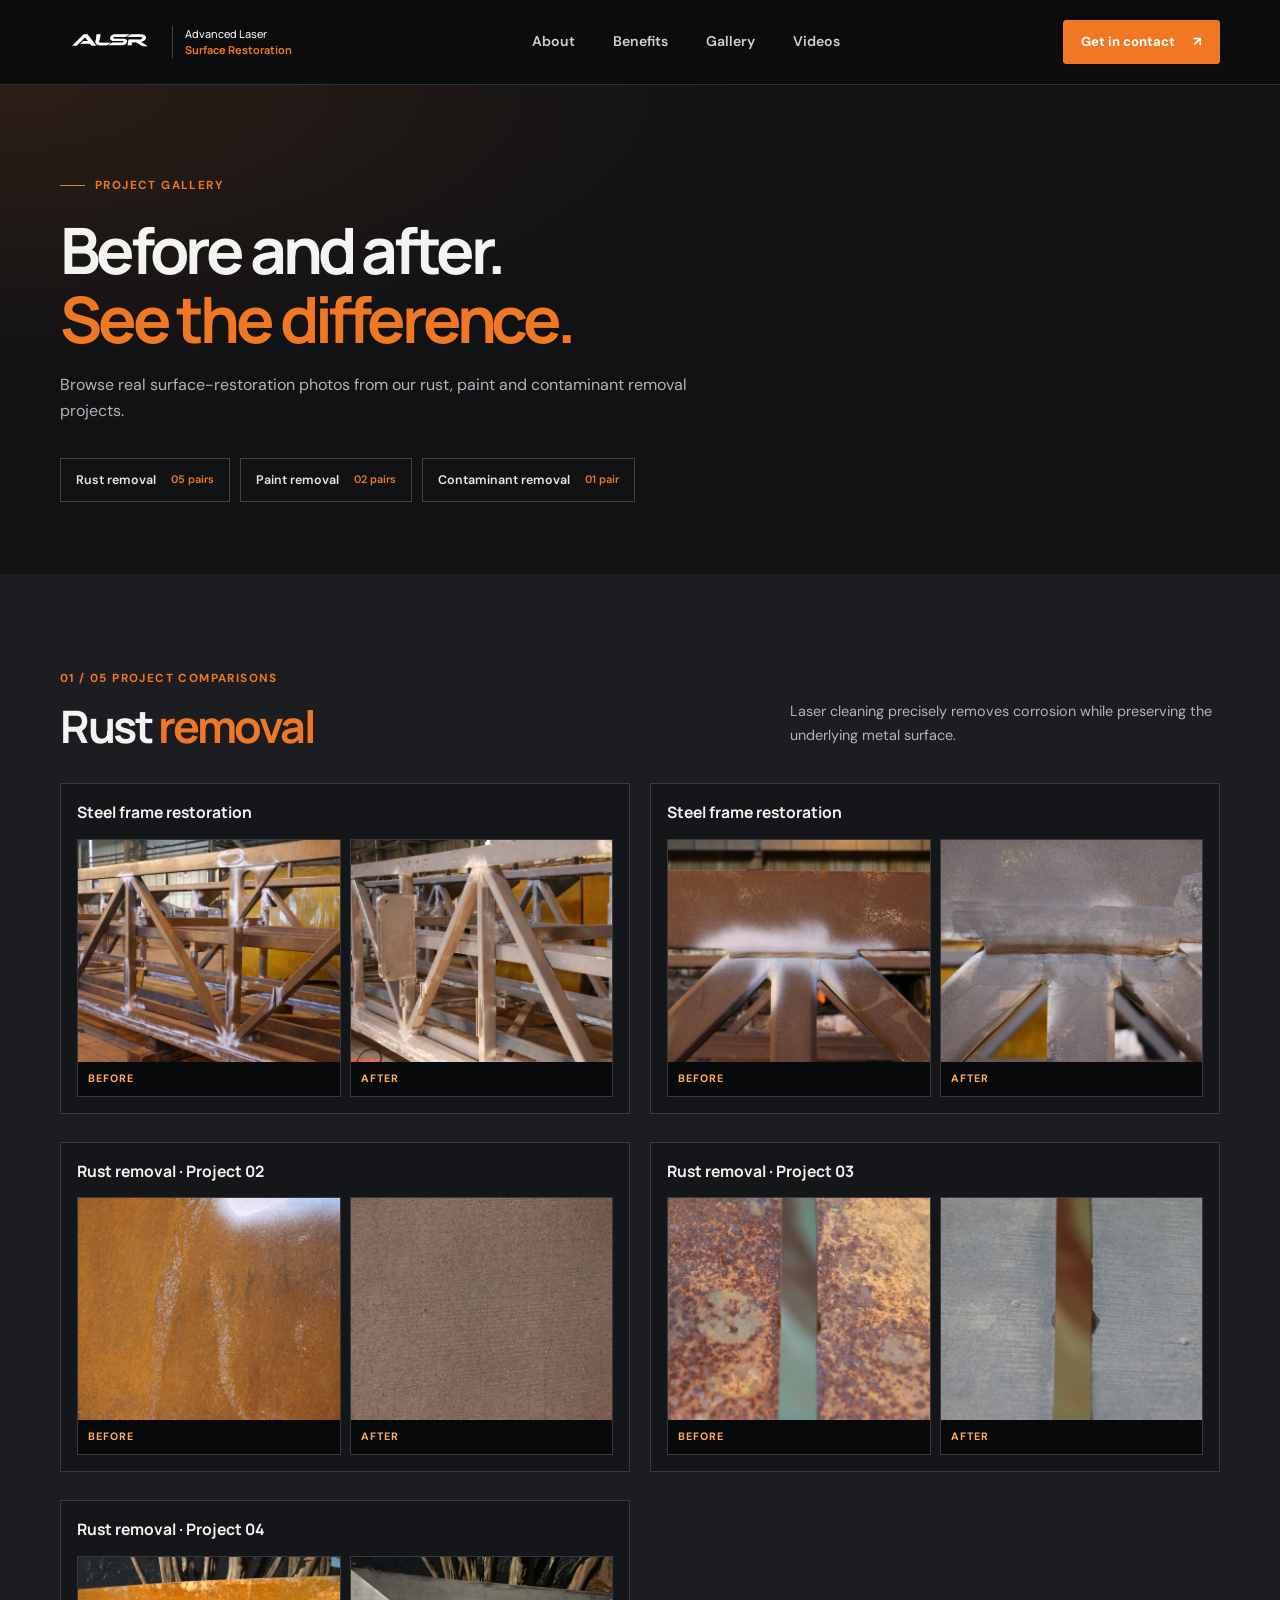
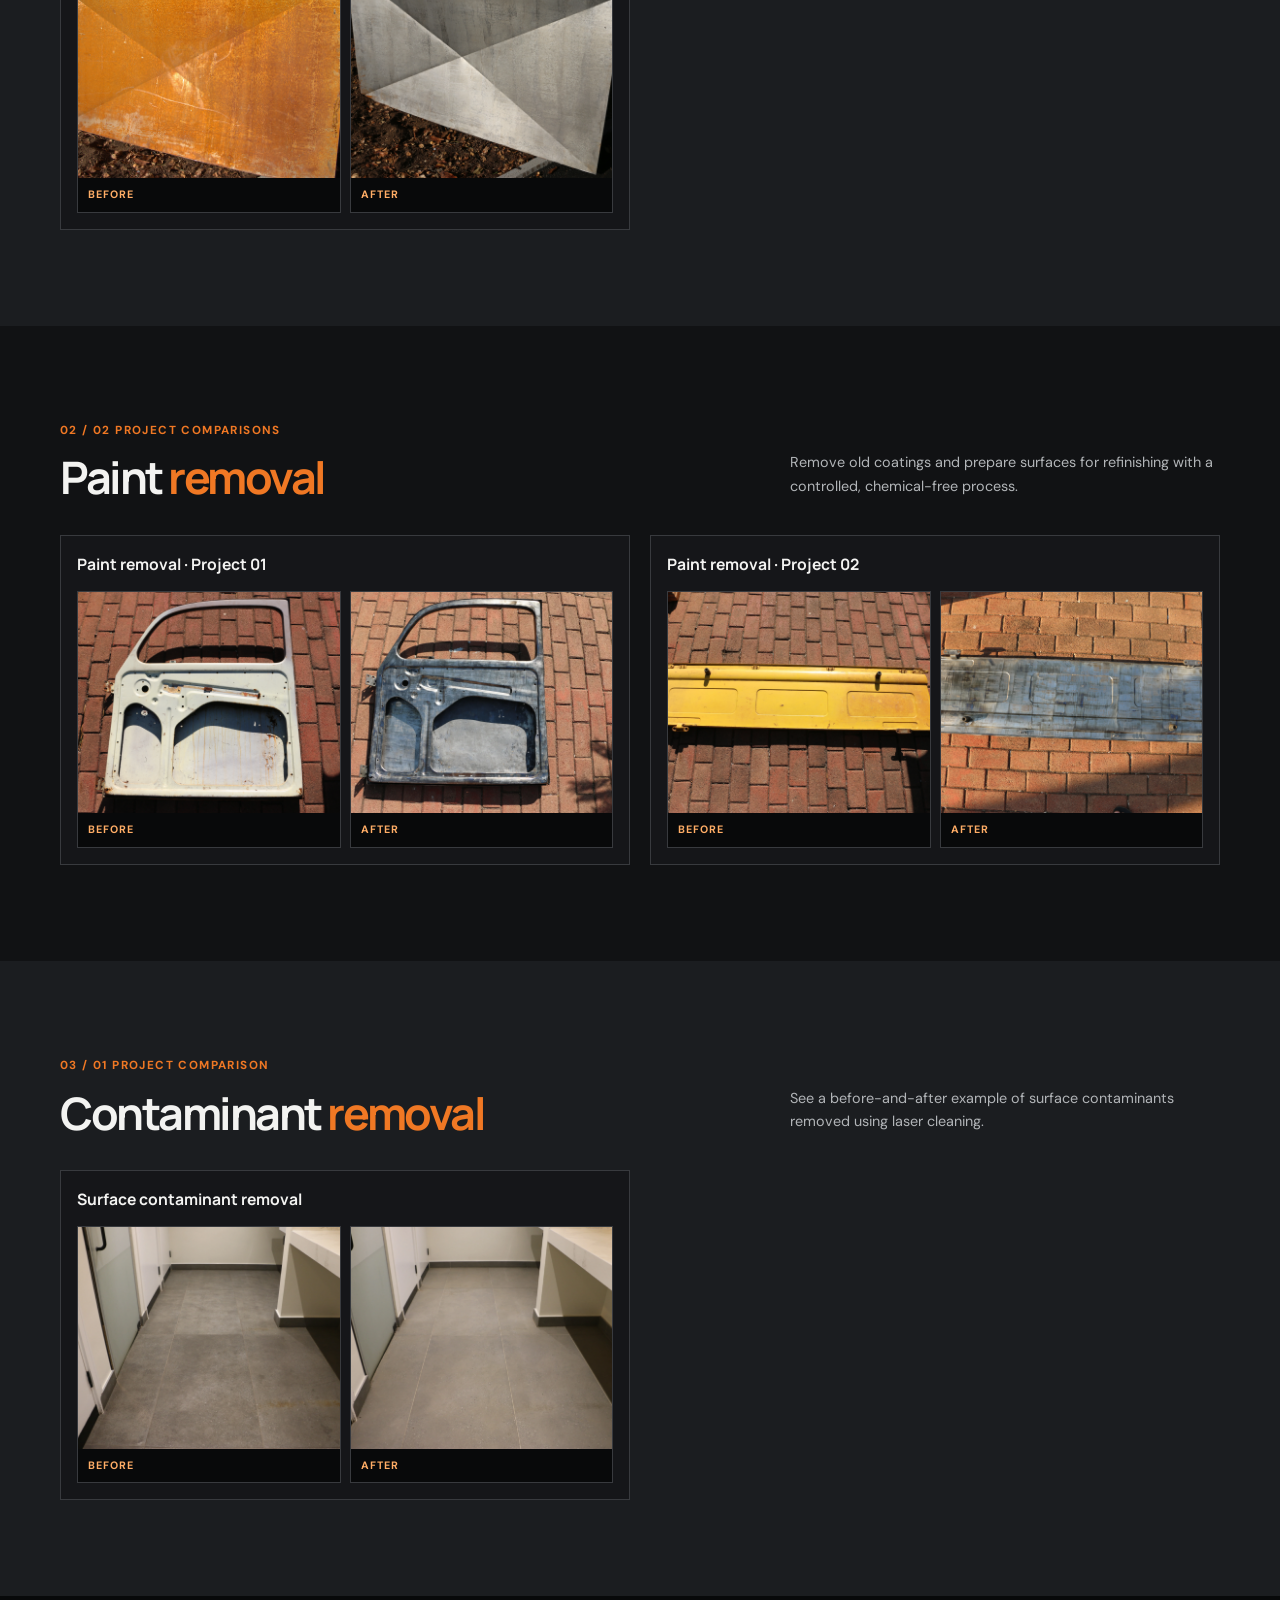
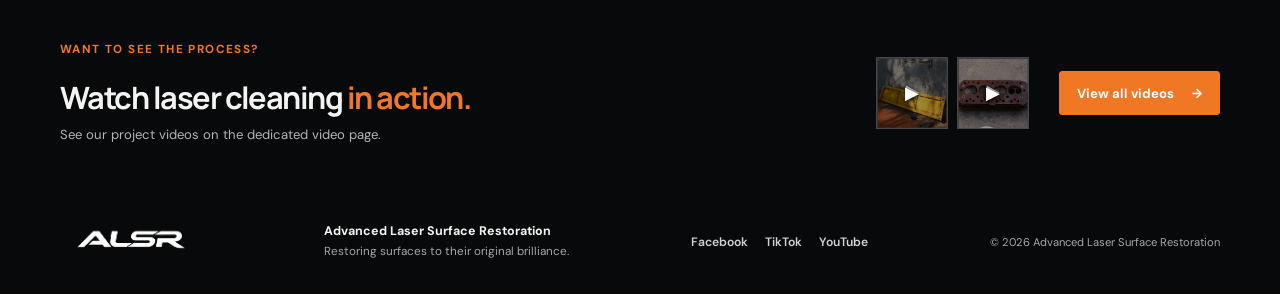
==== gallery.html @ 71a8ddc6 "Add files via upload" ====
<!DOCTYPE html>
<html lang="en">
  <head>
    <meta charset="UTF-8" />
    <meta name="viewport" content="width=device-width, initial-scale=1.0" />
    <meta name="description" content="View before-and-after laser cleaning projects by ALSR, including rust, paint and surface contaminant removal." />
    <meta property="og:type" content="website" />
    <meta property="og:title" content="Laser Cleaning Project Gallery | ALSR" />
    <meta property="og:url" content="https://www.alsr-sa.com/gallery.html" />
    <meta property="og:site_name" content="Advanced Laser Surface Restoration" />
    <meta property="og:description" content="View before-and-after laser cleaning projects by ALSR, including rust, paint and surface contaminant removal." />
    <meta name="theme-color" content="#111214" />
    <title>Laser Cleaning Project Gallery | ALSR</title>
    <link rel="canonical" href="https://www.alsr-sa.com/gallery.html" />
    <link rel="preconnect" href="https://fonts.googleapis.com" />
    <link rel="preconnect" href="https://fonts.gstatic.com" crossorigin />
    <link href="https://fonts.googleapis.com/css2?family=DM+Sans:wght@400;500;600;700&family=Manrope:wght@500;600;700;800&display=swap" rel="stylesheet" />
    <link rel="stylesheet" href="style.css" />
  </head>
  <body>
    <header class="site-header">
      <div class="container header-content">
        <a class="brand" href="index.html" aria-label="Advanced Laser Surface Restoration home">
          <img src="assets/images/Logo White 2.png" alt="Advanced Laser Surface Restoration" />
          <span class="brand-name">Advanced Laser<br /><strong>Surface Restoration</strong></span>
        </a>
        <nav class="main-nav" aria-label="Main navigation">
          <a href="index.html#about">About</a>
          <a href="index.html#benefits">Benefits</a>
          <a href="gallery.html" aria-current="page">Gallery</a>
          <a href="videos.html">Videos</a>
        </nav>
        <a class="button button-small" href="index.html#contact">Get in contact <span aria-hidden="true">↗</span></a>
      </div>
    </header>

    <main>
      <section class="interior-hero">
        <div class="container interior-hero-content">
          <p class="eyebrow"><span class="eyebrow-mark"></span> Project gallery</p>
          <h1>Before and after.<br /><em>See the difference.</em></h1>
          <p>Browse real surface-restoration photos from our rust, paint and contaminant removal projects.</p>
          <div class="gallery-categories" aria-label="Gallery categories">
            <a href="#rust">Rust removal <span>05 pairs</span></a>
            <a href="#paint">Paint removal <span>02 pairs</span></a>
            <a href="#contaminants">Contaminant removal <span>01 pair</span></a>
          </div>
        </div>
      </section>

      <section class="gallery-section section" id="rust">
        <div class="container">
          <div class="gallery-section-heading">
            <div>
              <p class="eyebrow">01 / 05 project comparisons</p>
              <h2>Rust <em>removal</em></h2>
            </div>
            <p>Laser cleaning precisely removes corrosion while preserving the underlying metal surface.</p>
          </div>
          <div class="before-after-grid">
            <article class="before-after-pair">
              <h3>Steel frame restoration</h3>
              <div class="comparison-photos">
                <figure><img src="assets/images/StructureBefore_result.webp" alt="Steel frame before rust removal" loading="lazy" /><figcaption>Before</figcaption></figure>
                <figure><img src="assets/images/StructureAfter_result.webp" alt="Steel frame after rust removal" loading="lazy" /><figcaption>After</figcaption></figure>
              </div>
            </article>
            <article class="before-after-pair">
              <h3>Steel frame restoration</h3>
              <div class="comparison-photos">
                <figure><img src="assets/images/StructureCloseBefore_result.webp" alt="Metal surface before rust removal, project two" loading="lazy" /><figcaption>Before</figcaption></figure>
                <figure><img src="assets/images/StructureCloseAfter_result.webp" alt="Metal surface after rust removal, project two" loading="lazy" /><figcaption>After</figcaption></figure>
              </div>
            </article>
            <article class="before-after-pair">
              <h3>Rust removal · Project 02</h3>
              <div class="comparison-photos">
                <figure><img src="assets/images/CloseBefore_result.webp" alt="Metal surface before rust removal, project three" loading="lazy" /><figcaption>Before</figcaption></figure>
                <figure><img src="assets/images/CloseAfter_result.webp" alt="Metal surface after rust removal, project three" loading="lazy" /><figcaption>After</figcaption></figure>
              </div>
            </article>
            <article class="before-after-pair">
              <h3>Rust removal · Project 03</h3>
              <div class="comparison-photos">
                <figure><img src="assets/images/SheetBefore_result.webp" alt="Metal surface before rust removal, project four" loading="lazy" /><figcaption>Before</figcaption></figure>
                <figure><img src="assets/images/SheetAfter_result.webp" alt="Metal surface after rust removal, project four" loading="lazy" /><figcaption>After</figcaption></figure>
              </div>
            </article>
            <article class="before-after-pair">
              <h3>Rust removal · Project 04</h3>
              <div class="comparison-photos">
                <figure><img src="assets/images/AluminumSheetBefore_result.webp" alt="Metal surface before rust removal, project five" loading="lazy" /><figcaption>Before</figcaption></figure>
                <figure><img src="assets/images/AluminumSheetAfter_result.webp" alt="Metal surface after rust removal, project five" loading="lazy" /><figcaption>After</figcaption></figure>
              </div>
            </article>
          </div>
        </div>
      </section>

      <section class="gallery-section section gallery-section-alt" id="paint">
        <div class="container">
          <div class="gallery-section-heading">
            <div>
              <p class="eyebrow">02 / 02 project comparisons</p>
              <h2>Paint <em>removal</em></h2>
            </div>
            <p>Remove old coatings and prepare surfaces for refinishing with a controlled, chemical-free process.</p>
          </div>
          <div class="before-after-grid">
            <article class="before-after-pair">
              <h3>Paint removal · Project 01</h3>
              <div class="comparison-photos">
                <figure><img src="assets/images/CarDoorBefore_result.webp" alt="Painted surface before laser cleaning" loading="lazy" /><figcaption>Before</figcaption></figure>
                <figure><img src="assets/images/CarDoorAfter_result.webp" alt="Surface after paint removal" loading="lazy" /><figcaption>After</figcaption></figure>
              </div>
            </article>
            <article class="before-after-pair">
              <h3>Paint removal · Project 02</h3>
              <div class="comparison-photos">
                <figure><img src="assets/images/CarBackBefore_result.webp" alt="Painted surface before laser cleaning, project two" loading="lazy" /><figcaption>Before</figcaption></figure>
                <figure><img src="assets/images/CarBackAfter_result.webp" alt="Surface after paint removal, project two" loading="lazy" /><figcaption>After</figcaption></figure>
              </div>
            </article>
          </div>
        </div>
      </section>

      <section class="gallery-section section" id="contaminants">
        <div class="container">
          <div class="gallery-section-heading">
            <div>
              <p class="eyebrow">03 / 01 project comparison</p>
              <h2>Contaminant <em>removal</em></h2>
            </div>
            <p>See a before-and-after example of surface contaminants removed using laser cleaning.</p>
          </div>
          <div class="before-after-grid">
            <article class="before-after-pair">
              <h3>Surface contaminant removal</h3>
              <div class="comparison-photos">
                <figure><img src="assets/images/FloorBefore_result.webp" alt="Surface before laser contaminant removal" loading="lazy" /><figcaption>Before</figcaption></figure>
                <figure><img src="assets/images/FloorAfter_result.webp" alt="Surface after laser contaminant removal" loading="lazy" /><figcaption>After</figcaption></figure>
              </div>
            </article>
          </div>
        </div>
      </section>

      <section class="gallery-video-teaser">
        <div class="container gallery-video-content">
          <div class="gallery-video-copy">
            <p class="eyebrow">Want to see the process?</p>
            <h2>Watch laser cleaning <em>in action.</em></h2>
            <p>See our project videos on the dedicated video page.</p>
          </div>
          <div class="video-teaser-cards">
            <a class="video-teaser-card" href="videos.html#paint-videos" aria-label="Watch paint removal videos">
              <img src="assets/images/CarBackVidScreenShot_result.webp" alt="" loading="lazy" />
              <span>▶</span>
            </a>
            <a class="video-teaser-card" href="videos.html#rust-videos" aria-label="Watch rust removal videos">
              <img src="assets/images/EngineVidScreenShot_result.webp" alt="" loading="lazy" />
              <span>▶</span>
            </a>
          </div>
          <a class="button button-small" href="videos.html">View all videos <span aria-hidden="true">→</span></a>
        </div>
      </section>
    </main>

    <footer class="site-footer">
      <div class="container footer-content">
        <a class="footer-brand" href="index.html" aria-label="Back to home"><img src="assets/images/Logo White 2.png" alt="" loading="lazy" /></a>
        <p>Advanced Laser Surface Restoration<br /><span>Restoring surfaces to their original brilliance.</span></p>
        <div class="social-links" aria-label="Social media">
          <a href="https://www.facebook.com/share/1BM2h2xgPa/" target="_blank" rel="noopener noreferrer">Facebook</a>
          <a href="https://www.tiktok.com/@alsr753?_r=1&amp;_t=ZS-9681ayNeko3" target="_blank" rel="noopener noreferrer">TikTok</a>
          <a href="https://youtube.com/@alsr-lazersa?si=rccTeD06vxPiSs9j" target="_blank" rel="noopener noreferrer">YouTube</a>
        </div>
        <span class="copyright">© 2026 Advanced Laser Surface Restoration</span>
      </div>
    </footer>
  </body>
</html>
---- style.css ----
:root {
  color-scheme: dark;
  --navy: #f3f3f1;
  --navy-soft: #e2e3e1;
  --gold: #f07824;
  --gold-light: #ffad66;
  --ink: #f0f0ee;
  --muted: #b2b5b8;
  --paper: #111214;
  --white: #1b1d20;
  --line: #303236;
  --font-body: "DM Sans", sans-serif;
  --font-heading: "Manrope", sans-serif;
}

* {
  box-sizing: border-box;
}

html {
  scroll-behavior: smooth;
  scroll-padding-top: 90px;
}

body {
  margin: 0;
  background: var(--paper);
  color: var(--ink);
  font-family: var(--font-body);
  line-height: 1.65;
}

img {
  display: block;
  max-width: 100%;
}

a {
  color: inherit;
  text-decoration: none;
}

.container {
  width: min(1160px, calc(100% - 48px));
  margin-inline: auto;
}

.site-header {
  position: sticky;
  z-index: 5;
  top: 0;
  background: rgb(12 13 15 / 96%);
  border-bottom: 1px solid #303236;
  backdrop-filter: blur(14px);
}

.header-content {
  display: flex;
  min-height: 84px;
  align-items: center;
  justify-content: space-between;
  gap: 28px;
}

.brand {
  display: inline-flex;
  width: 248px;
  flex: 0 0 248px;
  align-items: center;
  gap: 12px;
}

.brand img {
  width: 100px;
  max-height: 52px;
  object-fit: cover;
  object-position: left center;
}

.brand-name {
  padding-left: 12px;
  border-left: 1px solid #45474a;
  color: #f3f3f1;
  font-family: var(--font-heading);
  font-size: 0.68rem;
  font-weight: 500;
  line-height: 1.45;
  white-space: nowrap;
}

.brand-name strong {
  color: var(--gold);
  font-weight: 700;
}

.main-nav {
  display: flex;
  align-items: center;
  gap: clamp(18px, 3vw, 38px);
}

.main-nav a,
.social-links a {
  color: #d0d1d2;
  font-size: 0.88rem;
  font-weight: 600;
  transition: color 160ms ease;
}

.main-nav a:hover,
.social-links a:hover,
.text-link:hover,
.inline-link:hover {
  color: var(--gold);
}

.button {
  display: inline-flex;
  min-height: 54px;
  align-items: center;
  justify-content: center;
  gap: 18px;
  padding: 0 23px;
  border: 1px solid var(--gold);
  border-radius: 3px;
  background: var(--gold);
  color: #fff;
  font-size: 0.9rem;
  font-weight: 700;
  transition: background 160ms ease, border-color 160ms ease, transform 160ms ease;
}

.button:hover {
  transform: translateY(-2px);
  border-color: #ff9148;
  background: #ff9148;
}

.button-small {
  min-height: 44px;
  padding-inline: 17px;
  font-size: 0.82rem;
}

.hero {
  overflow: hidden;
  padding: 80px 0 92px;
  background:
    radial-gradient(ellipse at 0% 0%, rgb(240 120 36 / 12%), transparent 42%),
    #111214;
}

.scripture-note {
  display: inline-flex;
  align-items: center;
  gap: 9px;
  margin: 0 0 28px;
  color: var(--gold-light);
  font-family: var(--font-heading);
  font-size: 0.82rem;
  font-weight: 700;
  letter-spacing: 0.06em;
}

.scripture-note span {
  color: var(--gold);
}

.hero-layout {
  display: grid;
  grid-template-columns: 1.04fr 0.96fr;
  align-items: center;
  gap: clamp(46px, 7vw, 96px);
}

.hero-copy {
  padding-block: 12px;
}

.eyebrow {
  display: flex;
  align-items: center;
  gap: 10px;
  margin: 0 0 20px;
  color: var(--gold);
  font-size: 0.73rem;
  font-weight: 700;
  letter-spacing: 0.12em;
  line-height: 1.5;
  text-transform: uppercase;
}

.eyebrow-mark {
  width: 25px;
  height: 1px;
  background: currentColor;
}

h1,
h2,
h3,
p {
  margin-top: 0;
}

h1,
h2,
h3 {
  color: var(--navy);
  font-family: var(--font-heading);
}

h1 {
  margin-bottom: 24px;
  font-size: clamp(2.7rem, 5vw, 4.45rem);
  font-weight: 700;
  letter-spacing: -0.065em;
  line-height: 1.09;
}

h1 em,
h2 em {
  color: var(--gold);
  font-style: normal;
}

.hero-description {
  max-width: 540px;
  margin-bottom: 30px;
  color: var(--muted);
  font-size: 1.04rem;
  line-height: 1.8;
}

.hero-actions {
  display: flex;
  flex-wrap: wrap;
  align-items: center;
  gap: 24px;
}

.text-link {
  color: var(--navy);
  font-size: 0.87rem;
  font-weight: 700;
  transition: color 160ms ease;
}

.text-link span {
  display: block;
  color: var(--muted);
  font-size: 0.8rem;
  font-weight: 500;
}

.hero-points {
  display: flex;
  flex-wrap: wrap;
  gap: 12px 22px;
  margin-top: 46px;
  padding-top: 21px;
  border-top: 1px solid var(--line);
  color: #dedfdd;
  font-size: 0.76rem;
  font-weight: 600;
}

.hero-points span {
  margin-right: 5px;
  color: var(--gold);
}

.hero-visual {
  position: relative;
  min-height: 510px;
}

.hero-image {
  width: 100%;
  height: 510px;
  border-radius: 3px;
  object-fit: cover;
  object-position: center;
}

.image-caption {
  position: absolute;
  right: -24px;
  bottom: 32px;
  display: flex;
  max-width: 330px;
  align-items: center;
  gap: 14px;
  padding: 17px 21px;
  border: 1px solid #44464a;
  border-radius: 3px;
  background: var(--white);
  box-shadow: 0 16px 40px rgb(0 0 0 / 35%);
  color: var(--muted);
  font-size: 0.73rem;
  line-height: 1.55;
}

.image-caption strong {
  color: var(--navy);
  font-size: 0.84rem;
}

.caption-icon {
  display: grid;
  width: 38px;
  height: 38px;
  flex: 0 0 38px;
  place-items: center;
  border-radius: 50%;
  background: #34251c;
  color: var(--gold);
  font-size: 1.1rem;
}

.hero-stamp {
  position: absolute;
  top: 25px;
  left: -22px;
  display: grid;
  width: 100px;
  height: 100px;
  align-content: center;
  justify-items: center;
  border: 1px solid rgb(255 255 255 / 55%);
  border-radius: 50%;
  background: #111214;
  color: #fff;
  box-shadow: 0 10px 28px rgb(0 0 0 / 35%);
  text-align: center;
}

.hero-stamp span {
  color: var(--gold-light);
  font-size: 0.6rem;
  letter-spacing: 0.14em;
}

.hero-stamp strong {
  margin-top: 5px;
  font-family: var(--font-heading);
  font-size: 0.64rem;
  line-height: 1.3;
}

.section {
  padding: 96px 0;
}

.intro {
  background: #1b1d20;
}

.intro-layout {
  display: grid;
  grid-template-columns: 0.9fr 1.1fr;
  gap: 90px;
}

.section-heading h2,
.industries-heading h2,
.contact h2 {
  margin-bottom: 0;
  font-size: clamp(2.1rem, 3.5vw, 3rem);
  font-weight: 700;
  letter-spacing: -0.055em;
  line-height: 1.18;
}

.intro-copy {
  max-width: 610px;
  color: var(--muted);
  font-size: 0.98rem;
}

.intro-copy p {
  margin-bottom: 17px;
}

.inline-link {
  display: inline-flex;
  align-items: center;
  gap: 12px;
  margin-top: 8px;
  color: var(--navy);
  font-size: 0.88rem;
  font-weight: 700;
  transition: color 160ms ease;
}

.inline-link span {
  color: var(--gold);
}

.benefits {
  background: #111214;
}

.section-heading-centered {
  margin-bottom: 46px;
  text-align: center;
}

.section-heading-centered .eyebrow {
  justify-content: center;
}

.benefit-grid {
  display: grid;
  grid-template-columns: repeat(3, 1fr);
  gap: 20px;
}

.benefit-card {
  position: relative;
  min-height: 260px;
  padding: 33px 31px;
  border: 1px solid #383a3e;
  background: #1b1d20;
}

.benefit-number {
  position: absolute;
  top: 27px;
  right: 29px;
  color: #85888b;
  font-size: 0.72rem;
  font-weight: 700;
  letter-spacing: 0.1em;
}

.benefit-symbol {
  margin-bottom: 24px;
  color: var(--gold);
  font-size: 2rem;
  line-height: 1;
}

.benefit-card h3 {
  margin-bottom: 10px;
  font-size: 1.13rem;
}

.benefit-card p {
  margin: 0;
  color: var(--muted);
  font-size: 0.88rem;
  line-height: 1.75;
}

.industries {
  background: #08090a;
}

.industries-layout {
  display: grid;
  grid-template-columns: 0.8fr 1.2fr;
  align-items: center;
  gap: 80px;
}

.industries-heading h2 {
  color: #f3f3f1;
}

.industries-heading > p:not(.eyebrow) {
  max-width: 410px;
  margin: 21px 0 18px;
  color: #b2b5b8;
  font-size: 0.93rem;
}

.industries-heading .inline-link {
  color: #f3f3f1;
}

.industry-list {
  display: grid;
  grid-template-columns: 1fr 1fr;
  border-top: 1px solid rgb(255 255 255 / 20%);
}

.industry-list span {
  display: flex;
  min-width: 0;
  align-items: center;
  gap: 12px;
  padding: 16px 12px 16px 0;
  border-bottom: 1px solid rgb(255 255 255 / 20%);
  color: #e3e3e1;
  font-size: 0.91rem;
}

.industry-list svg {
  width: 23px;
  height: 23px;
  flex: 0 0 23px;
  fill: none;
  stroke: var(--gold);
  stroke-linecap: round;
  stroke-linejoin: round;
  stroke-width: 1.5;
}

.industry-list span:nth-child(even) {
  padding-left: 22px;
}

.gallery {
  background: #1b1d20;
}

.gallery-heading {
  display: flex;
  align-items: end;
  justify-content: space-between;
  gap: 25px;
  margin-bottom: 35px;
}

.gallery-heading .inline-link {
  margin-bottom: 7px;
}

.gallery-grid {
  display: grid;
  grid-template-columns: 1.2fr 0.8fr;
  gap: 20px;
}

.gallery-card {
  position: relative;
  overflow: hidden;
  height: 380px;
  margin: 0;
  background: #08090a;
}

.gallery-card img {
  width: 100%;
  height: 100%;
  object-fit: cover;
  transition: transform 350ms ease;
}

.gallery-card:hover img {
  transform: scale(1.035);
}

.gallery-card::after {
  position: absolute;
  inset: 35% 0 0;
  background: linear-gradient(transparent, rgb(10 18 27 / 80%));
  content: "";
  pointer-events: none;
}

.gallery-card figcaption {
  position: absolute;
  z-index: 1;
  right: 24px;
  bottom: 23px;
  left: 24px;
  display: grid;
  gap: 3px;
  color: #f3f3f1;
}

.gallery-card figcaption span {
  color: var(--gold-light);
  font-size: 0.69rem;
  font-weight: 700;
  letter-spacing: 0.12em;
  text-transform: uppercase;
}

.gallery-card figcaption strong {
  font-family: var(--font-heading);
  font-size: 1.2rem;
}

.contact {
  background: #111214;
}

.contact-layout {
  display: grid;
  grid-template-columns: 1fr 0.7fr;
  gap: 100px;
}

.contact-copy > p:not(.eyebrow) {
  max-width: 510px;
  margin: 22px 0 27px;
  color: var(--muted);
}

.button-light {
  border-color: var(--gold);
  background: var(--gold);
  color: #fff;
}

.button-light:hover {
  border-color: #ff9148;
  background: #ff9148;
}

.contact-details {
  padding-left: 38px;
  border-left: 1px solid #3a3c40;
}

.contact-details h3 {
  margin-bottom: 22px;
  font-size: 1.2rem;
}

.contact-person {
  display: grid;
  gap: 2px;
  margin-bottom: 19px;
}

.contact-label {
  color: var(--gold);
  font-size: 0.68rem;
  font-weight: 700;
  letter-spacing: 0.1em;
  text-transform: uppercase;
}

.contact-person a {
  width: fit-content;
  color: #f3f3f1;
  font-weight: 700;
}

.contact-person a:hover {
  color: var(--gold);
}

.contact-person > span:last-child:not(.contact-label) {
  color: var(--muted);
  font-size: 0.8rem;
}

.service-area {
  margin: 24px 0 0;
  padding-top: 18px;
  border-top: 1px solid #3a3c40;
  color: var(--muted);
  font-size: 0.82rem;
}

.site-footer {
  padding: 28px 0;
  background: #08090a;
  color: #f3f3f1;
}

.footer-content {
  display: flex;
  align-items: center;
  justify-content: space-between;
  gap: 24px;
}

.footer-brand {
  width: 142px;
  flex: 0 0 142px;
}

.footer-brand img {
  width: 100%;
  max-height: 48px;
  object-fit: cover;
  object-position: left center;
  filter: none;
}

.footer-content > p {
  margin: 0;
  font-size: 0.78rem;
  font-weight: 700;
  line-height: 1.6;
}

.footer-content > p span {
  color: #a4a7aa;
  font-size: 0.73rem;
  font-weight: 400;
}

.social-links {
  display: flex;
  flex-wrap: wrap;
  gap: 17px;
}

.social-links a {
  color: #d0d1d2;
  font-size: 0.76rem;
}

.copyright {
  color: #a4a7aa;
  font-size: 0.7rem;
}

.gallery-actions {
  display: flex;
  flex-wrap: wrap;
  gap: 0 24px;
}

.interior-hero {
  padding: 92px 0 72px;
  background:
    radial-gradient(ellipse at 0% 0%, rgb(240 120 36 / 12%), transparent 42%),
    #111214;
}

.interior-hero-content {
  max-width: 1160px;
}

.interior-hero h1 {
  margin-bottom: 18px;
}

.interior-hero-content > p:not(.eyebrow) {
  max-width: 630px;
  margin-bottom: 33px;
  color: var(--muted);
  font-size: 1rem;
}

.gallery-categories {
  display: flex;
  flex-wrap: wrap;
  gap: 10px;
}

.gallery-categories a {
  display: inline-flex;
  align-items: center;
  gap: 15px;
  padding: 11px 15px;
  border: 1px solid #414347;
  color: #e8e8e6;
  font-size: 0.78rem;
  font-weight: 600;
  transition: border-color 160ms ease, color 160ms ease;
}

.gallery-categories a:hover {
  border-color: var(--gold);
  color: var(--gold-light);
}

.gallery-categories span {
  color: var(--gold);
  font-size: 0.68rem;
}

.gallery-section {
  background: #1b1d20;
}

.gallery-section-alt,
.video-section-alt {
  background: #111214;
}

.gallery-section-heading {
  display: flex;
  align-items: end;
  justify-content: space-between;
  gap: 35px;
  margin-bottom: 32px;
}

.gallery-section-heading .eyebrow {
  margin-bottom: 12px;
}

.gallery-section-heading h2 {
  margin: 0;
  color: #f3f3f1;
  font-family: var(--font-heading);
  font-size: clamp(2rem, 3.5vw, 2.8rem);
  letter-spacing: -0.055em;
  line-height: 1.15;
}

.gallery-section-heading > p {
  max-width: 430px;
  margin: 0 0 4px;
  color: var(--muted);
  font-size: 0.9rem;
}

.project-grid {
  display: grid;
  grid-template-columns: repeat(2, minmax(0, 1fr));
  gap: 20px;
}

.project-grid-feature {
  grid-template-columns: 1.25fr 0.75fr;
}

.project-card {
  position: relative;
  overflow: hidden;
  min-height: 360px;
  margin: 0;
  background: #08090a;
}

.project-card img {
  width: 100%;
  height: 100%;
  min-height: 360px;
  object-fit: cover;
}

.project-card::after {
  position: absolute;
  inset: 40% 0 0;
  background: linear-gradient(transparent, rgb(0 0 0 / 82%));
  content: "";
  pointer-events: none;
}

.project-card figcaption {
  position: absolute;
  z-index: 1;
  right: 23px;
  bottom: 21px;
  left: 23px;
  display: grid;
  gap: 4px;
  color: #f3f3f1;
}

.project-card figcaption span {
  color: var(--gold-light);
  font-size: 0.69rem;
  font-weight: 700;
  letter-spacing: 0.12em;
  text-transform: uppercase;
}

.project-card figcaption strong {
  font-family: var(--font-heading);
  font-size: 1.05rem;
}

.project-note {
  display: flex;
  min-height: 360px;
  flex-direction: column;
  align-items: flex-start;
  justify-content: center;
  padding: clamp(25px, 4vw, 48px);
  border: 1px solid #383a3e;
  background: #151619;
}

.project-note .benefit-symbol {
  margin-bottom: 21px;
}

.project-note h3 {
  margin-bottom: 12px;
  color: #f3f3f1;
  font-size: 1.3rem;
}

.project-note p {
  margin-bottom: 14px;
  color: var(--muted);
  font-size: 0.9rem;
}

.before-after-grid {
  display: grid;
  grid-template-columns: repeat(2, minmax(0, 1fr));
  align-items: start;
  gap: 28px 20px;
}

.before-after-pair {
  min-width: 0;
  padding: 16px;
  border: 1px solid #383a3e;
  background: #151619;
}

.before-after-pair > h3 {
  margin: 0 0 13px;
  color: #f3f3f1;
  font-family: var(--font-heading);
  font-size: 0.98rem;
}

.comparison-photos {
  display: grid;
  grid-template-columns: repeat(2, minmax(0, 1fr));
  gap: 9px;
}

.comparison-photos figure {
  overflow: hidden;
  min-width: 0;
  margin: 0;
  border: 1px solid #383a3e;
  background: #08090a;
}

.comparison-photos img {
  display: block;
  width: 100%;
  aspect-ratio: 1.18;
  object-fit: cover;
}

.comparison-photos figcaption {
  padding: 8px 10px;
  color: var(--gold-light);
  font-size: 0.67rem;
  font-weight: 700;
  letter-spacing: 0.1em;
  text-transform: uppercase;
}

.gallery-section > .container > .inline-link {
  margin-top: 22px;
}

.gallery-video-teaser {
  padding: 45px 0;
  background: #08090a;
}

.gallery-video-content {
  display: flex;
  align-items: center;
  justify-content: space-between;
  gap: 30px;
}

.gallery-video-copy {
  flex: 1;
}

.gallery-video-copy h2 {
  margin: 0 0 8px;
  color: #f3f3f1;
  font-family: var(--font-heading);
  font-size: clamp(1.55rem, 2.4vw, 2rem);
  letter-spacing: -0.05em;
  line-height: 1.2;
}

.gallery-video-copy p:last-child {
  margin: 0;
  color: var(--muted);
  font-size: 0.82rem;
}

.video-teaser-cards {
  display: flex;
  gap: 9px;
}

.video-teaser-card {
  position: relative;
  display: block;
  overflow: hidden;
  width: 72px;
  height: 72px;
  border: 1px solid #45474a;
}

.video-teaser-card::after {
  position: absolute;
  inset: 0;
  background: rgb(0 0 0 / 22%);
  content: "";
}

.video-teaser-card img {
  width: 100%;
  height: 100%;
  object-fit: cover;
}

.video-teaser-card span {
  position: absolute;
  z-index: 1;
  inset: 0;
  display: grid;
  place-items: center;
  color: #fff;
  font-size: 1.15rem;
  text-shadow: 0 1px 5px #000;
}

.video-section {
  background: #1b1d20;
}

.video-grid {
  display: grid;
  grid-template-columns: repeat(4, minmax(0, 1fr));
  gap: 19px;
}

.video-card {
  min-width: 0;
}

.video-card iframe {
  display: block;
  width: 100%;
  aspect-ratio: 0.72;
  border: 1px solid #383a3e;
  background: #08090a;
}

.video-card h3 {
  margin: 12px 0 0;
  color: #f3f3f1;
  font-size: 0.94rem;
}

.gallery-cta-content {
  padding-top: 25px;
  padding-bottom: 25px;
}

@media (max-width: 900px) {
  .header-content {
    gap: 17px;
  }

  .brand {
    width: 220px;
    flex-basis: 220px;
  }

  .main-nav {
    gap: 17px;
  }

  .main-nav a {
    font-size: 0.8rem;
  }

  .hero {
    padding-block: 62px 75px;
  }

  .hero-layout {
    gap: 40px;
  }

  .hero-visual,
  .hero-image {
    min-height: 440px;
    height: 440px;
  }

  .image-caption {
    right: -10px;
  }

  .intro-layout,
  .industries-layout {
    gap: 48px;
  }

  .contact-layout {
    gap: 55px;
  }

  .footer-content {
    flex-wrap: wrap;
  }

  .video-grid {
    grid-template-columns: repeat(2, minmax(0, 1fr));
  }

  .project-grid-feature {
    grid-template-columns: 1fr 0.85fr;
  }
}

@media (max-width: 680px) {
  html {
    scroll-padding-top: 120px;
  }

  .container {
    width: min(100% - 36px, 520px);
  }

  .header-content {
    min-height: auto;
    flex-wrap: wrap;
    justify-content: space-between;
    gap: 10px 16px;
    padding-block: 12px;
  }

  .brand {
    width: 210px;
    flex-basis: 210px;
  }

  .brand img {
    width: 82px;
    max-height: 48px;
  }

  .button-small {
    min-height: 39px;
    padding-inline: 12px;
    font-size: 0.76rem;
  }

  .main-nav {
    order: 3;
    width: 100%;
    justify-content: space-between;
    gap: 10px;
    padding-top: 9px;
    border-top: 1px solid var(--line);
  }

  .main-nav a {
    font-size: 0.76rem;
  }

  .hero {
    padding: 51px 0 67px;
  }

  .hero-layout,
  .intro-layout,
  .industries-layout,
  .contact-layout {
    grid-template-columns: 1fr;
  }

  .hero-layout {
    gap: 35px;
  }

  h1 {
    font-size: clamp(2.55rem, 12vw, 3.5rem);
  }

  .hero-description {
    font-size: 0.96rem;
  }

  .hero-points {
    margin-top: 30px;
    gap: 10px 15px;
  }

  .hero-visual,
  .hero-image {
    min-height: 360px;
    height: 360px;
  }

  .hero-stamp {
    top: 15px;
    left: -8px;
    width: 82px;
    height: 82px;
  }

  .image-caption {
    right: 10px;
    bottom: 14px;
    max-width: calc(100% - 26px);
    padding: 13px 15px;
  }

  .section {
    padding: 70px 0;
  }

  .intro-layout,
  .industries-layout,
  .contact-layout {
    gap: 29px;
  }

  .section-heading h2,
  .industries-heading h2,
  .contact h2 {
    font-size: 2.25rem;
  }

  .benefit-grid {
    grid-template-columns: 1fr;
    gap: 13px;
  }

  .benefit-card {
    min-height: auto;
    padding: 27px;
  }

  .benefit-symbol {
    margin-bottom: 18px;
  }

  .industry-list span {
    padding-block: 13px;
    font-size: 0.8rem;
  }

  .industry-list span:nth-child(even) {
    padding-left: 12px;
  }

  .gallery-heading {
    align-items: start;
    flex-direction: column;
    gap: 12px;
  }

  .gallery-grid {
    grid-template-columns: 1fr;
    gap: 14px;
  }

  .gallery-card {
    height: 310px;
  }

  .contact-details {
    padding: 26px 0 0;
    border-top: 1px solid #d8dbd8;
    border-left: 0;
  }

  .interior-hero {
    padding: 62px 0 48px;
  }

  .gallery-section-heading {
    align-items: flex-start;
    flex-direction: column;
    gap: 15px;
  }

  .project-grid,
  .project-grid-feature,
  .before-after-grid {
    grid-template-columns: 1fr;
  }

  .project-card,
  .project-card img {
    min-height: 310px;
  }

  .project-note {
    min-height: auto;
  }

  .gallery-video-content {
    align-items: flex-start;
    flex-wrap: wrap;
    gap: 18px;
  }

  .gallery-video-copy {
    flex-basis: 100%;
  }

  .video-grid {
    grid-template-columns: repeat(2, minmax(0, 1fr));
    gap: 13px;
  }

  .video-card h3 {
    font-size: 0.82rem;
  }

  .footer-content {
    align-items: flex-start;
    flex-direction: column;
    gap: 17px;
  }
}

@media (prefers-reduced-motion: reduce) {
  *,
  *::before,
  *::after {
    scroll-behavior: auto !important;
    transition-duration: 0.01ms !important;
  }
}
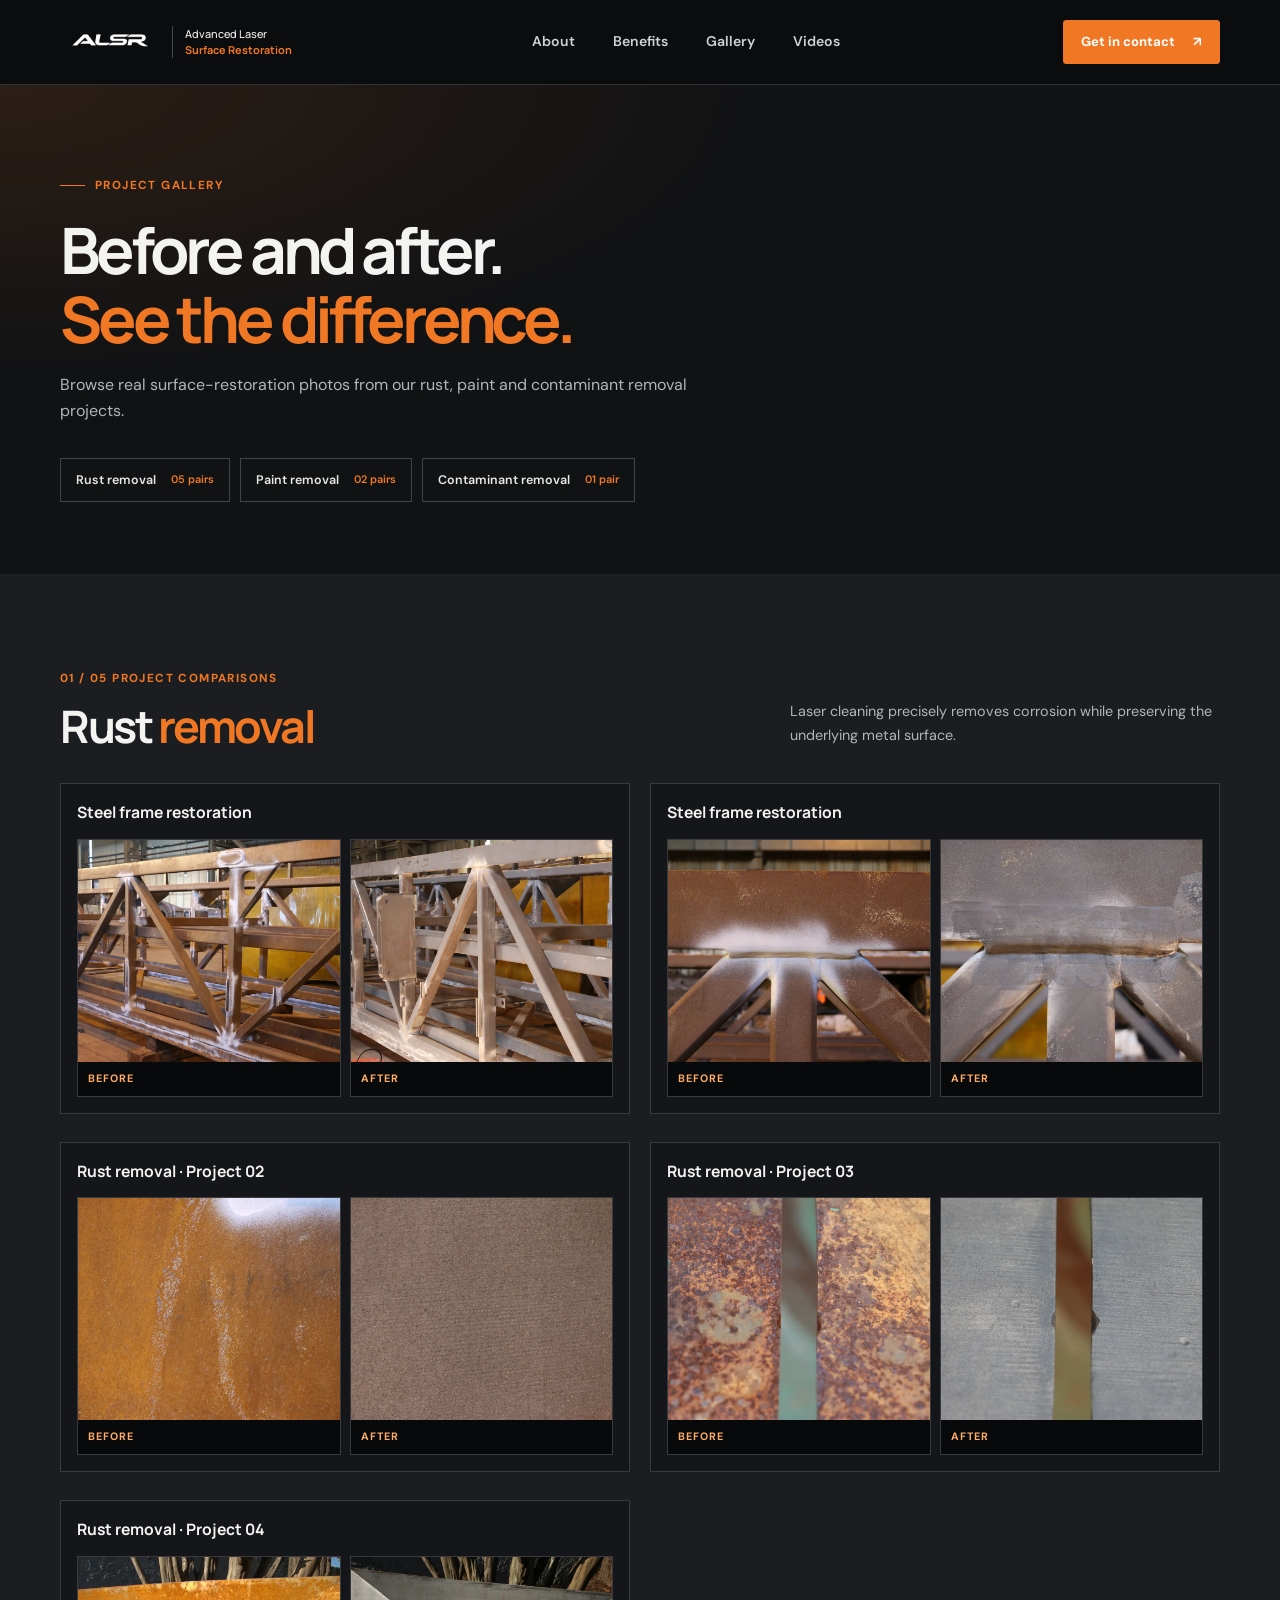
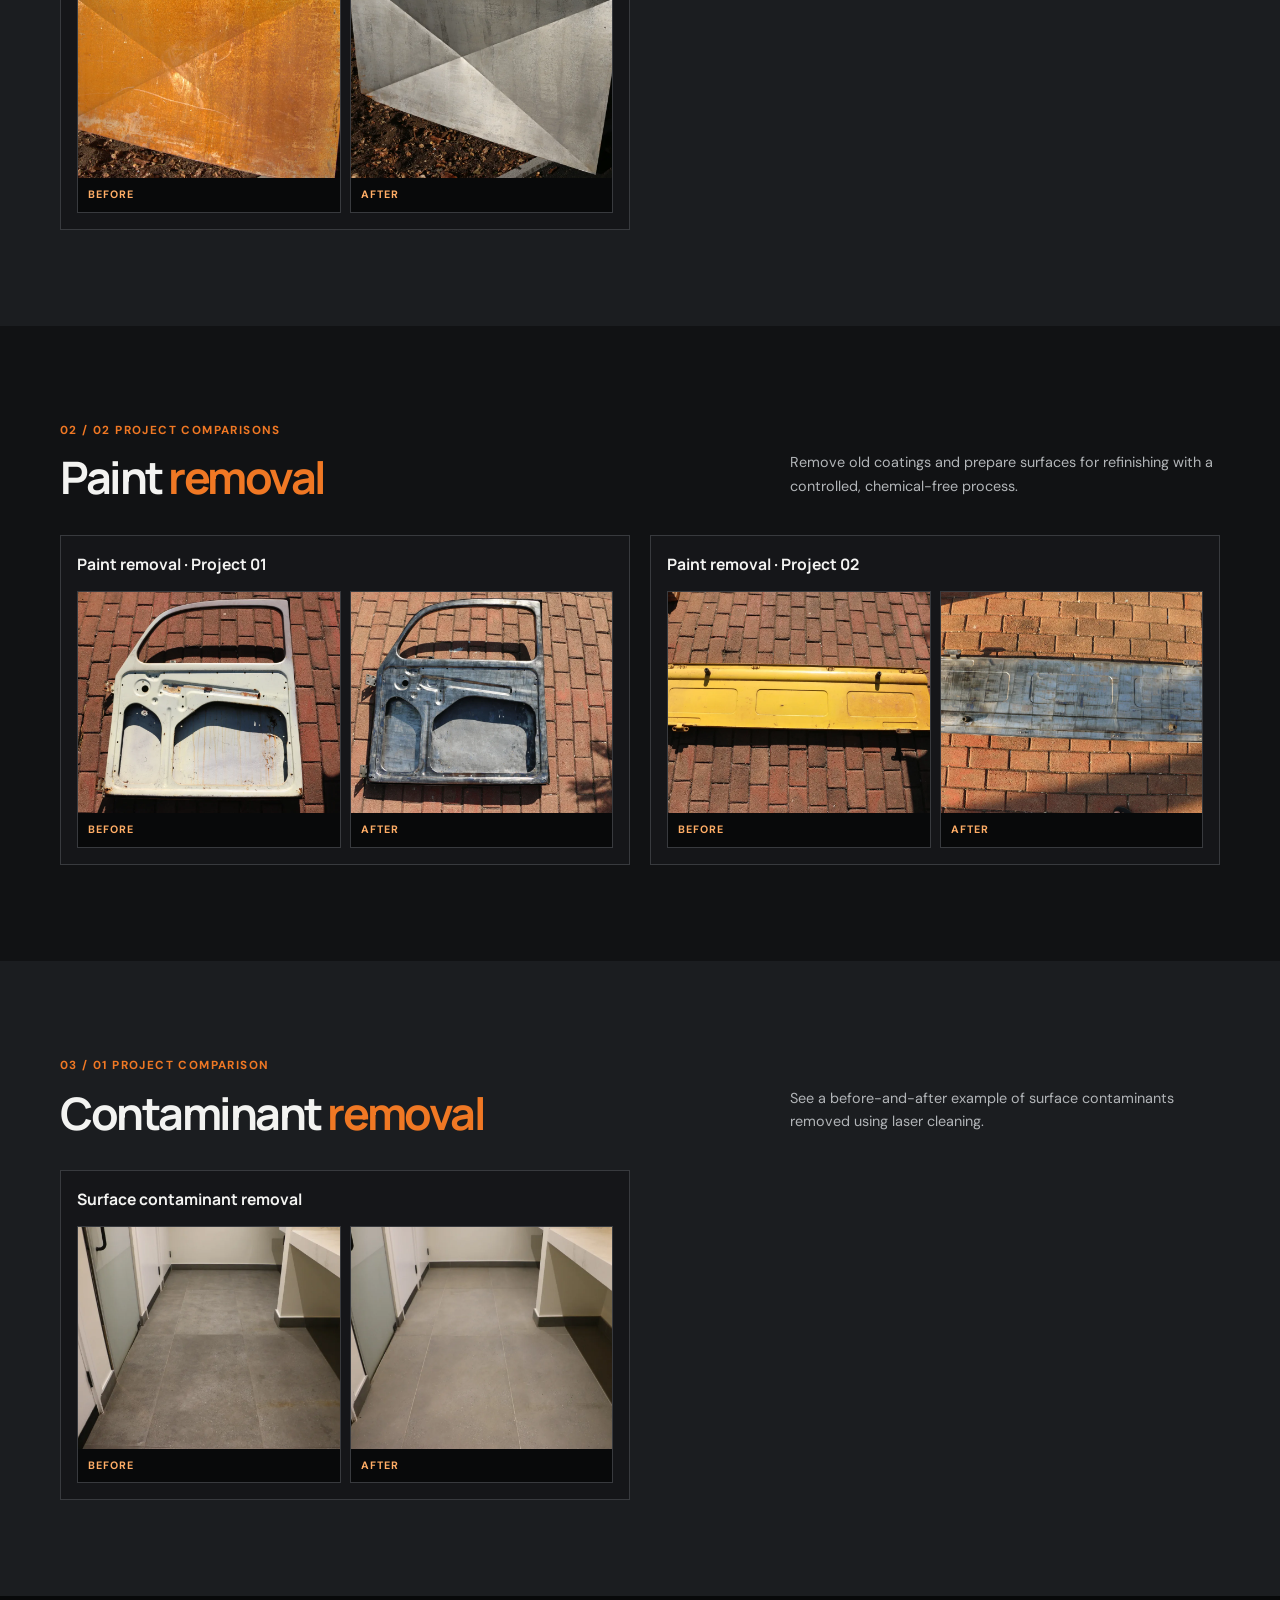
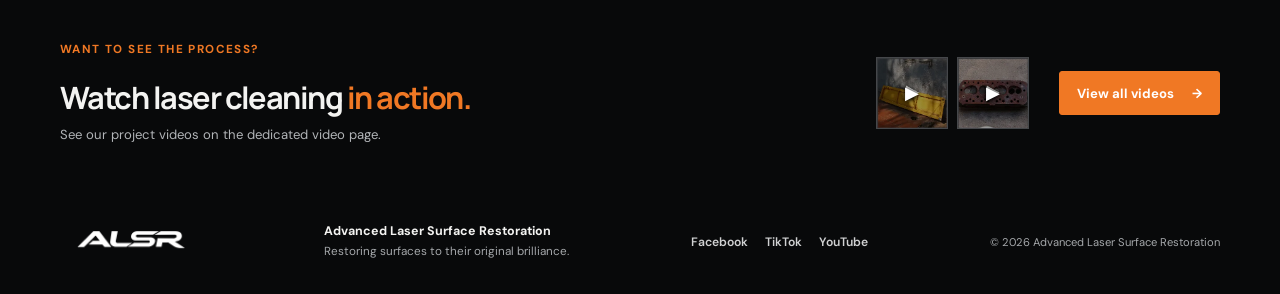
==== commit e0a8ad8c: "Add files via upload" ====
--- a/gallery.html
+++ b/gallery.html
@@ -21,7 +21,7 @@
     <header class="site-header">
       <div class="container header-content">
         <a class="brand" href="index.html" aria-label="Advanced Laser Surface Restoration home">
-          <img src="assets/images/Logo White 2.png" alt="Advanced Laser Surface Restoration" />
+          <img src="assets/images/Logo White 2_small.webp" alt="Advanced Laser Surface Restoration" />
           <span class="brand-name">Advanced Laser<br /><strong>Surface Restoration</strong></span>
         </a>
         <nav class="main-nav" aria-label="Main navigation">
@@ -61,36 +61,36 @@
             <article class="before-after-pair">
               <h3>Steel frame restoration</h3>
               <div class="comparison-photos">
-                <figure><img src="assets/images/StructureBefore_result.webp" alt="Steel frame before rust removal" loading="lazy" /><figcaption>Before</figcaption></figure>
-                <figure><img src="assets/images/StructureAfter_result.webp" alt="Steel frame after rust removal" loading="lazy" /><figcaption>After</figcaption></figure>
+                <figure><img src="assets/images/StructureBefore_gallery.webp" alt="Steel frame before rust removal" loading="lazy" /><figcaption>Before</figcaption></figure>
+                <figure><img src="assets/images/StructureAfter_gallery.webp" alt="Steel frame after rust removal" loading="lazy" /><figcaption>After</figcaption></figure>
               </div>
             </article>
             <article class="before-after-pair">
               <h3>Steel frame restoration</h3>
               <div class="comparison-photos">
-                <figure><img src="assets/images/StructureCloseBefore_result.webp" alt="Metal surface before rust removal, project two" loading="lazy" /><figcaption>Before</figcaption></figure>
-                <figure><img src="assets/images/StructureCloseAfter_result.webp" alt="Metal surface after rust removal, project two" loading="lazy" /><figcaption>After</figcaption></figure>
+                <figure><img src="assets/images/StructureCloseBefore_gallery.webp" alt="Metal surface before rust removal, project two" loading="lazy" /><figcaption>Before</figcaption></figure>
+                <figure><img src="assets/images/StructureCloseAfter_gallery.webp" alt="Metal surface after rust removal, project two" loading="lazy" /><figcaption>After</figcaption></figure>
               </div>
             </article>
             <article class="before-after-pair">
               <h3>Rust removal · Project 02</h3>
               <div class="comparison-photos">
-                <figure><img src="assets/images/CloseBefore_result.webp" alt="Metal surface before rust removal, project three" loading="lazy" /><figcaption>Before</figcaption></figure>
-                <figure><img src="assets/images/CloseAfter_result.webp" alt="Metal surface after rust removal, project three" loading="lazy" /><figcaption>After</figcaption></figure>
+                <figure><img src="assets/images/CloseBefore_gallery.webp" alt="Metal surface before rust removal, project three" loading="lazy" /><figcaption>Before</figcaption></figure>
+                <figure><img src="assets/images/CloseAfter_gallery.webp" alt="Metal surface after rust removal, project three" loading="lazy" /><figcaption>After</figcaption></figure>
               </div>
             </article>
             <article class="before-after-pair">
               <h3>Rust removal · Project 03</h3>
               <div class="comparison-photos">
-                <figure><img src="assets/images/SheetBefore_result.webp" alt="Metal surface before rust removal, project four" loading="lazy" /><figcaption>Before</figcaption></figure>
-                <figure><img src="assets/images/SheetAfter_result.webp" alt="Metal surface after rust removal, project four" loading="lazy" /><figcaption>After</figcaption></figure>
+                <figure><img src="assets/images/SheetBefore_gallery.webp" alt="Metal surface before rust removal, project four" loading="lazy" /><figcaption>Before</figcaption></figure>
+                <figure><img src="assets/images/SheetAfter_gallery.webp" alt="Metal surface after rust removal, project four" loading="lazy" /><figcaption>After</figcaption></figure>
               </div>
             </article>
             <article class="before-after-pair">
               <h3>Rust removal · Project 04</h3>
               <div class="comparison-photos">
-                <figure><img src="assets/images/AluminumSheetBefore_result.webp" alt="Metal surface before rust removal, project five" loading="lazy" /><figcaption>Before</figcaption></figure>
-                <figure><img src="assets/images/AluminumSheetAfter_result.webp" alt="Metal surface after rust removal, project five" loading="lazy" /><figcaption>After</figcaption></figure>
+                <figure><img src="assets/images/AluminumSheetBefore_gallery.webp" alt="Metal surface before rust removal, project five" loading="lazy" /><figcaption>Before</figcaption></figure>
+                <figure><img src="assets/images/AluminumSheetAfter_gallery.webp" alt="Metal surface after rust removal, project five" loading="lazy" /><figcaption>After</figcaption></figure>
               </div>
             </article>
           </div>
@@ -110,15 +110,15 @@
             <article class="before-after-pair">
               <h3>Paint removal · Project 01</h3>
               <div class="comparison-photos">
-                <figure><img src="assets/images/CarDoorBefore_result.webp" alt="Painted surface before laser cleaning" loading="lazy" /><figcaption>Before</figcaption></figure>
-                <figure><img src="assets/images/CarDoorAfter_result.webp" alt="Surface after paint removal" loading="lazy" /><figcaption>After</figcaption></figure>
+                <figure><img src="assets/images/CarDoorBefore_gallery.webp" alt="Painted surface before laser cleaning" loading="lazy" /><figcaption>Before</figcaption></figure>
+                <figure><img src="assets/images/CarDoorAfter_gallery.webp" alt="Surface after paint removal" loading="lazy" /><figcaption>After</figcaption></figure>
               </div>
             </article>
             <article class="before-after-pair">
               <h3>Paint removal · Project 02</h3>
               <div class="comparison-photos">
-                <figure><img src="assets/images/CarBackBefore_result.webp" alt="Painted surface before laser cleaning, project two" loading="lazy" /><figcaption>Before</figcaption></figure>
-                <figure><img src="assets/images/CarBackAfter_result.webp" alt="Surface after paint removal, project two" loading="lazy" /><figcaption>After</figcaption></figure>
+                <figure><img src="assets/images/CarBackBefore_gallery.webp" alt="Painted surface before laser cleaning, project two" loading="lazy" /><figcaption>Before</figcaption></figure>
+                <figure><img src="assets/images/CarBackAfter_gallery.webp" alt="Surface after paint removal, project two" loading="lazy" /><figcaption>After</figcaption></figure>
               </div>
             </article>
           </div>
@@ -138,8 +138,8 @@
             <article class="before-after-pair">
               <h3>Surface contaminant removal</h3>
               <div class="comparison-photos">
-                <figure><img src="assets/images/FloorBefore_result.webp" alt="Surface before laser contaminant removal" loading="lazy" /><figcaption>Before</figcaption></figure>
-                <figure><img src="assets/images/FloorAfter_result.webp" alt="Surface after laser contaminant removal" loading="lazy" /><figcaption>After</figcaption></figure>
+                <figure><img src="assets/images/FloorBefore_gallery.webp" alt="Surface before laser contaminant removal" loading="lazy" /><figcaption>Before</figcaption></figure>
+                <figure><img src="assets/images/FloorAfter_gallery.webp" alt="Surface after laser contaminant removal" loading="lazy" /><figcaption>After</figcaption></figure>
               </div>
             </article>
           </div>
@@ -170,7 +170,7 @@
 
     <footer class="site-footer">
       <div class="container footer-content">
-        <a class="footer-brand" href="index.html" aria-label="Back to home"><img src="assets/images/Logo White 2.png" alt="" loading="lazy" /></a>
+        <a class="footer-brand" href="index.html" aria-label="Back to home"><img src="assets/images/Logo White 2_small.webp" alt="" /></a>
         <p>Advanced Laser Surface Restoration<br /><span>Restoring surfaces to their original brilliance.</span></p>
         <div class="social-links" aria-label="Social media">
           <a href="https://www.facebook.com/share/1BM2h2xgPa/" target="_blank" rel="noopener noreferrer">Facebook</a>
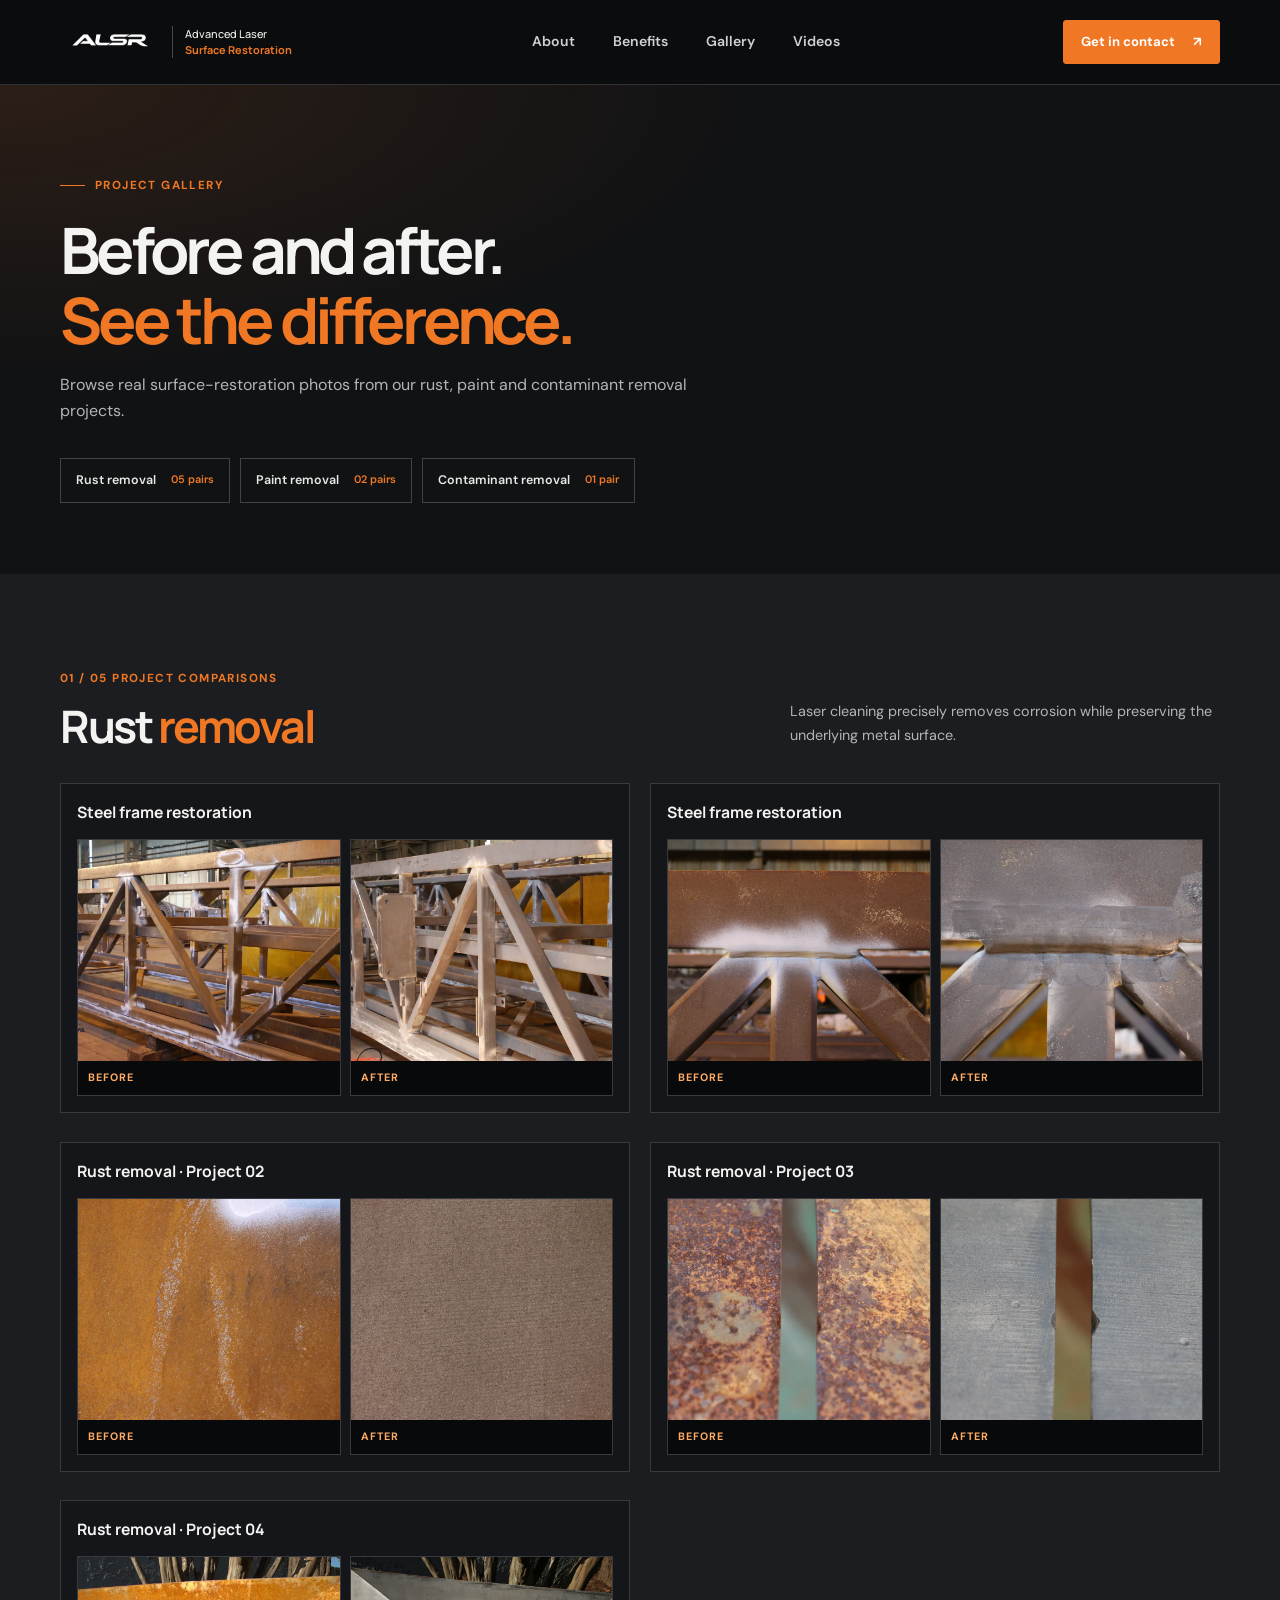
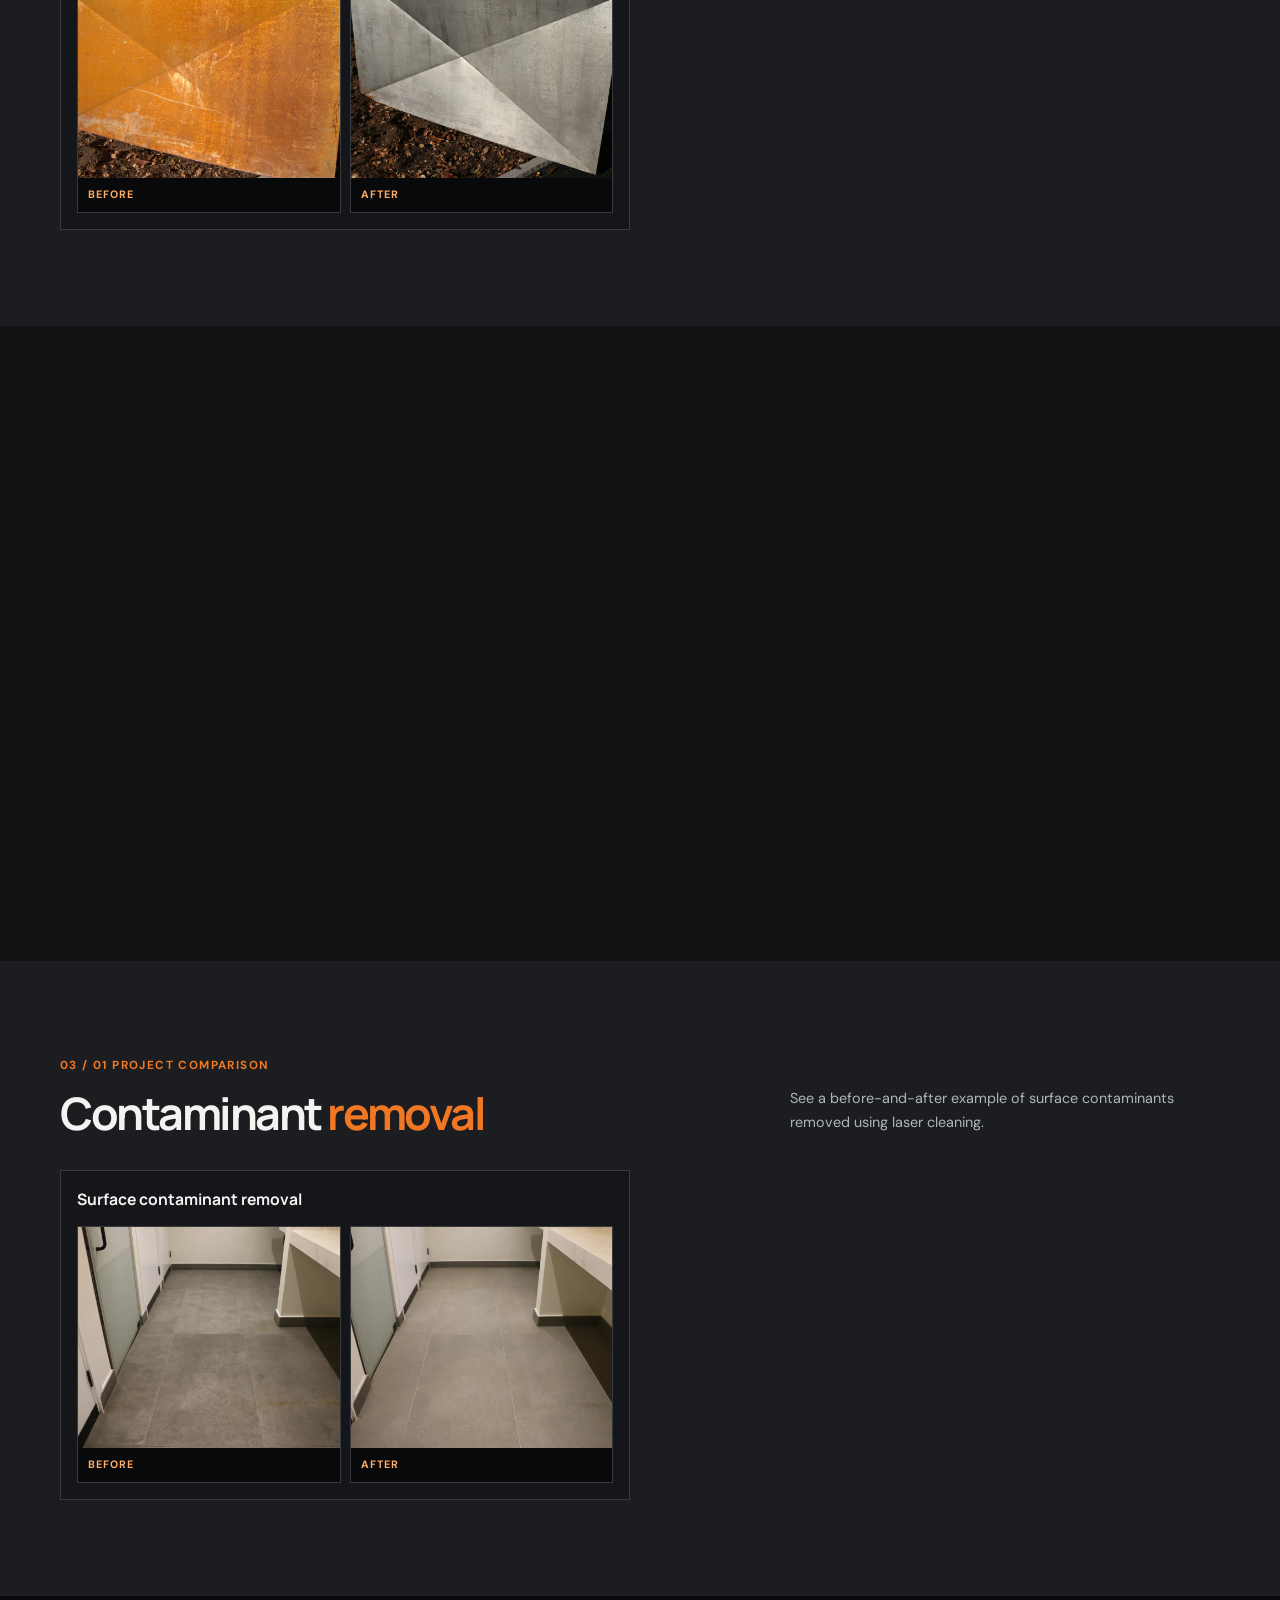
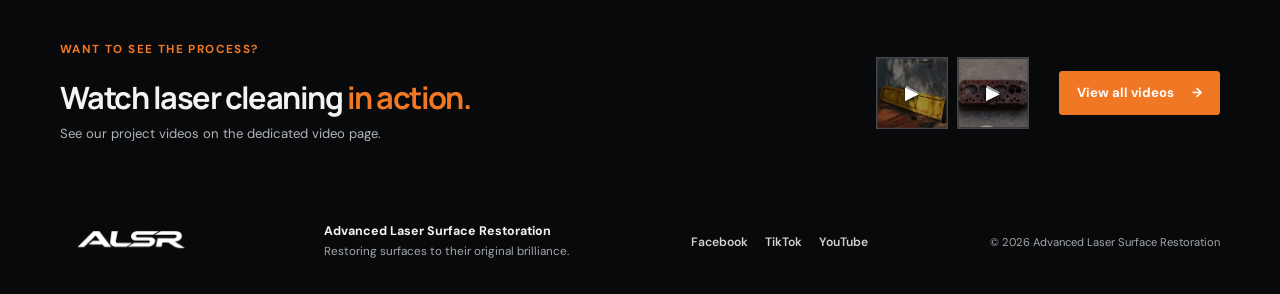
==== commit 4583c42e: "Add files via upload" ====
--- a/gallery.html
+++ b/gallery.html
@@ -16,6 +16,7 @@
     <link rel="preconnect" href="https://fonts.gstatic.com" crossorigin />
     <link href="https://fonts.googleapis.com/css2?family=DM+Sans:wght@400;500;600;700&family=Manrope:wght@500;600;700;800&display=swap" rel="stylesheet" />
     <link rel="stylesheet" href="style.css" />
+    <script src="animations.js" defer></script>
   </head>
   <body>
     <header class="site-header">
--- a/style.css
+++ b/style.css
@@ -18,11 +18,13 @@
 }
 
 html {
+  overflow-x: clip;
   scroll-behavior: smooth;
   scroll-padding-top: 90px;
 }
 
 body {
+  overflow-x: clip;
   margin: 0;
   background: var(--paper);
   color: var(--ink);
@@ -52,6 +54,18 @@
   background: rgb(12 13 15 / 96%);
   border-bottom: 1px solid #303236;
   backdrop-filter: blur(14px);
+}
+
+.landing-page .site-header .brand {
+  animation: enter-from-left 850ms cubic-bezier(0.2, 0.7, 0.2, 1) both;
+}
+
+.landing-page .site-header .main-nav {
+  animation: enter-from-left 900ms cubic-bezier(0.2, 0.7, 0.2, 1) 120ms both;
+}
+
+.landing-page .site-header .header-content > .button {
+  animation: enter-from-left 900ms cubic-bezier(0.2, 0.7, 0.2, 1) 240ms both;
 }
 
 .header-content {
@@ -160,6 +174,7 @@
   font-size: 0.82rem;
   font-weight: 700;
   letter-spacing: 0.06em;
+  animation: enter-from-bottom 650ms cubic-bezier(0.2, 0.7, 0.2, 1) both;
 }
 
 .scripture-note span {
@@ -946,6 +961,7 @@
 }
 
 .gallery-video-teaser {
+  overflow-x: clip;
   padding: 45px 0;
   background: #08090a;
 }
@@ -1047,6 +1063,113 @@
   padding-bottom: 25px;
 }
 
+.gallery-cta {
+  overflow-x: clip;
+}
+
+.motion-ready .scroll-reveal {
+  opacity: 0;
+  transform: translate3d(var(--reveal-x, 0px), var(--reveal-y, 55px), 0)
+    rotate(var(--reveal-rotation, 0deg)) scale(0.98);
+  transition:
+    opacity 750ms cubic-bezier(0.2, 0.7, 0.2, 1) var(--reveal-delay, 0ms),
+    transform 850ms cubic-bezier(0.2, 0.7, 0.2, 1) var(--reveal-delay, 0ms),
+    visibility 0s linear calc(850ms + var(--reveal-delay, 0ms));
+  visibility: hidden;
+  will-change: opacity, transform;
+}
+
+.motion-ready .scroll-reveal.is-visible {
+  opacity: 1;
+  transform: translate3d(0, 0, 0) rotate(0) scale(1);
+  transition:
+    opacity 750ms cubic-bezier(0.2, 0.7, 0.2, 1) var(--reveal-delay, 0ms),
+    transform 850ms cubic-bezier(0.2, 0.7, 0.2, 1) var(--reveal-delay, 0ms),
+    visibility 0s;
+  visibility: visible;
+}
+
+.landing-page .hero-copy {
+  --reveal-x: -65px;
+  --reveal-y: 0px;
+  --reveal-rotation: -1deg;
+}
+
+.landing-page .hero-visual {
+  --reveal-x: 65px;
+  --reveal-y: 0px;
+  --reveal-rotation: 1deg;
+}
+
+.landing-page .industries-heading,
+.landing-page .contact-copy {
+  --reveal-x: -65px;
+  --reveal-y: 0px;
+  --reveal-rotation: -1deg;
+}
+
+.landing-page .industry-item,
+.landing-page .contact-details {
+  --reveal-x: 65px;
+  --reveal-y: 0px;
+  --reveal-rotation: 1deg;
+}
+
+.gallery-video-teaser .scroll-reveal,
+.gallery-cta .scroll-reveal {
+  --reveal-x: calc(100vw + 2rem);
+  --reveal-y: 0px;
+  --reveal-rotation: 1deg;
+  transition:
+    opacity 900ms cubic-bezier(0.2, 0.7, 0.2, 1) var(--reveal-delay, 0ms),
+    transform 1000ms cubic-bezier(0.2, 0.7, 0.2, 1) var(--reveal-delay, 0ms),
+    visibility 0s linear calc(1000ms + var(--reveal-delay, 0ms));
+}
+
+.gallery-video-teaser .scroll-reveal.is-visible,
+.gallery-cta .scroll-reveal.is-visible {
+  transition:
+    opacity 900ms cubic-bezier(0.2, 0.7, 0.2, 1) var(--reveal-delay, 0ms),
+    transform 1000ms cubic-bezier(0.2, 0.7, 0.2, 1) var(--reveal-delay, 0ms),
+    visibility 0s;
+}
+
+@keyframes enter-from-left {
+  from {
+    opacity: 0;
+    transform: translate3d(-48px, 0, 0) rotate(-2deg);
+  }
+
+  to {
+    opacity: 1;
+    transform: translate3d(0, 0, 0) rotate(0);
+  }
+}
+
+@keyframes enter-from-right {
+  from {
+    opacity: 0;
+    transform: translate3d(52px, 12px, 0) rotate(2deg);
+  }
+
+  to {
+    opacity: 1;
+    transform: translate3d(0, 0, 0) rotate(0);
+  }
+}
+
+@keyframes enter-from-bottom {
+  from {
+    opacity: 0;
+    transform: translate3d(0, 16px, 0);
+  }
+
+  to {
+    opacity: 1;
+    transform: translate3d(0, 0, 0);
+  }
+}
+
 @media (max-width: 900px) {
   .header-content {
     gap: 17px;
@@ -1308,6 +1431,10 @@
     flex-direction: column;
     gap: 17px;
   }
+
+  .footer-brand {
+    flex: 0 0 auto;
+  }
 }
 
 @media (prefers-reduced-motion: reduce) {
@@ -1316,5 +1443,21 @@
   *::after {
     scroll-behavior: auto !important;
     transition-duration: 0.01ms !important;
-  }
-}
+    animation: none !important;
+  }
+
+  .motion-ready .scroll-reveal,
+  .motion-ready .scroll-reveal.is-visible {
+    opacity: 1;
+    transform: none;
+    transition: none;
+    visibility: visible;
+    will-change: auto;
+  }
+
+  .landing-page .site-header .brand,
+  .landing-page .site-header .main-nav,
+  .landing-page .site-header .header-content > .button {
+    animation: none !important;
+  }
+}
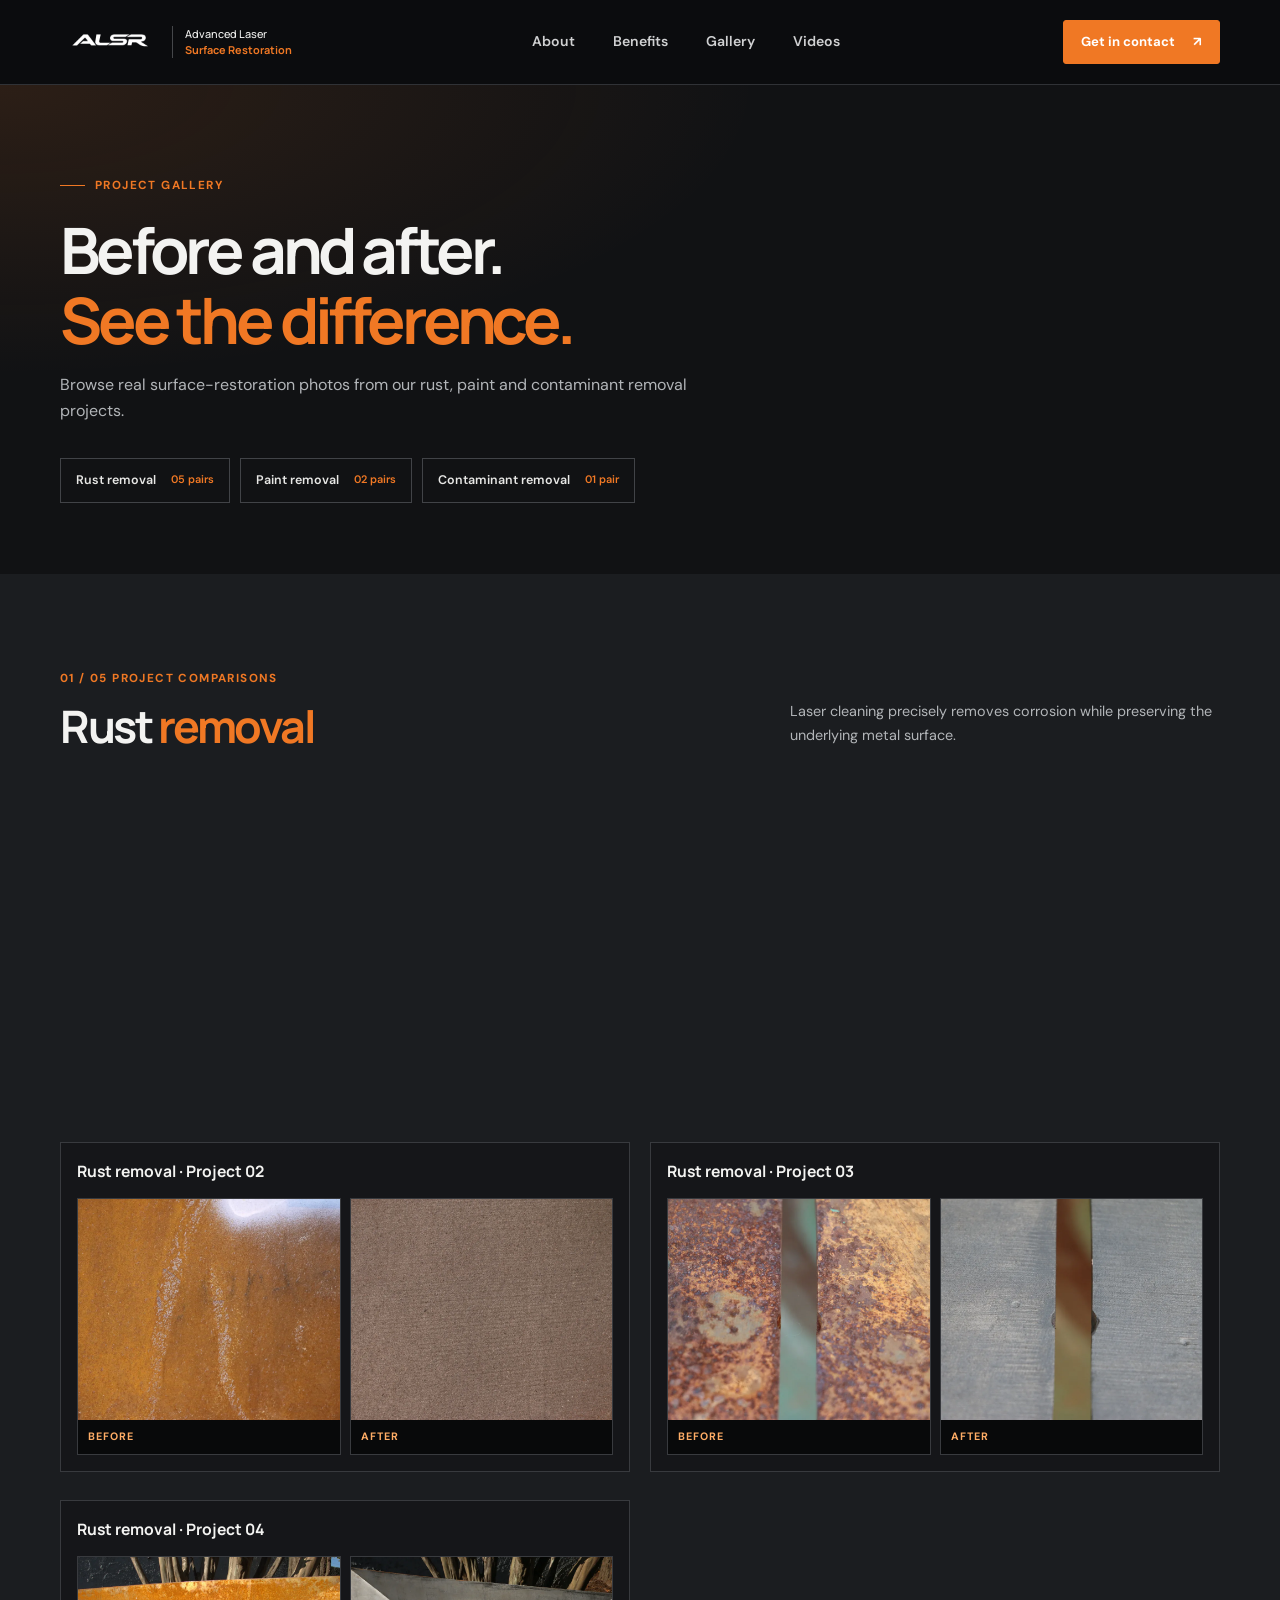
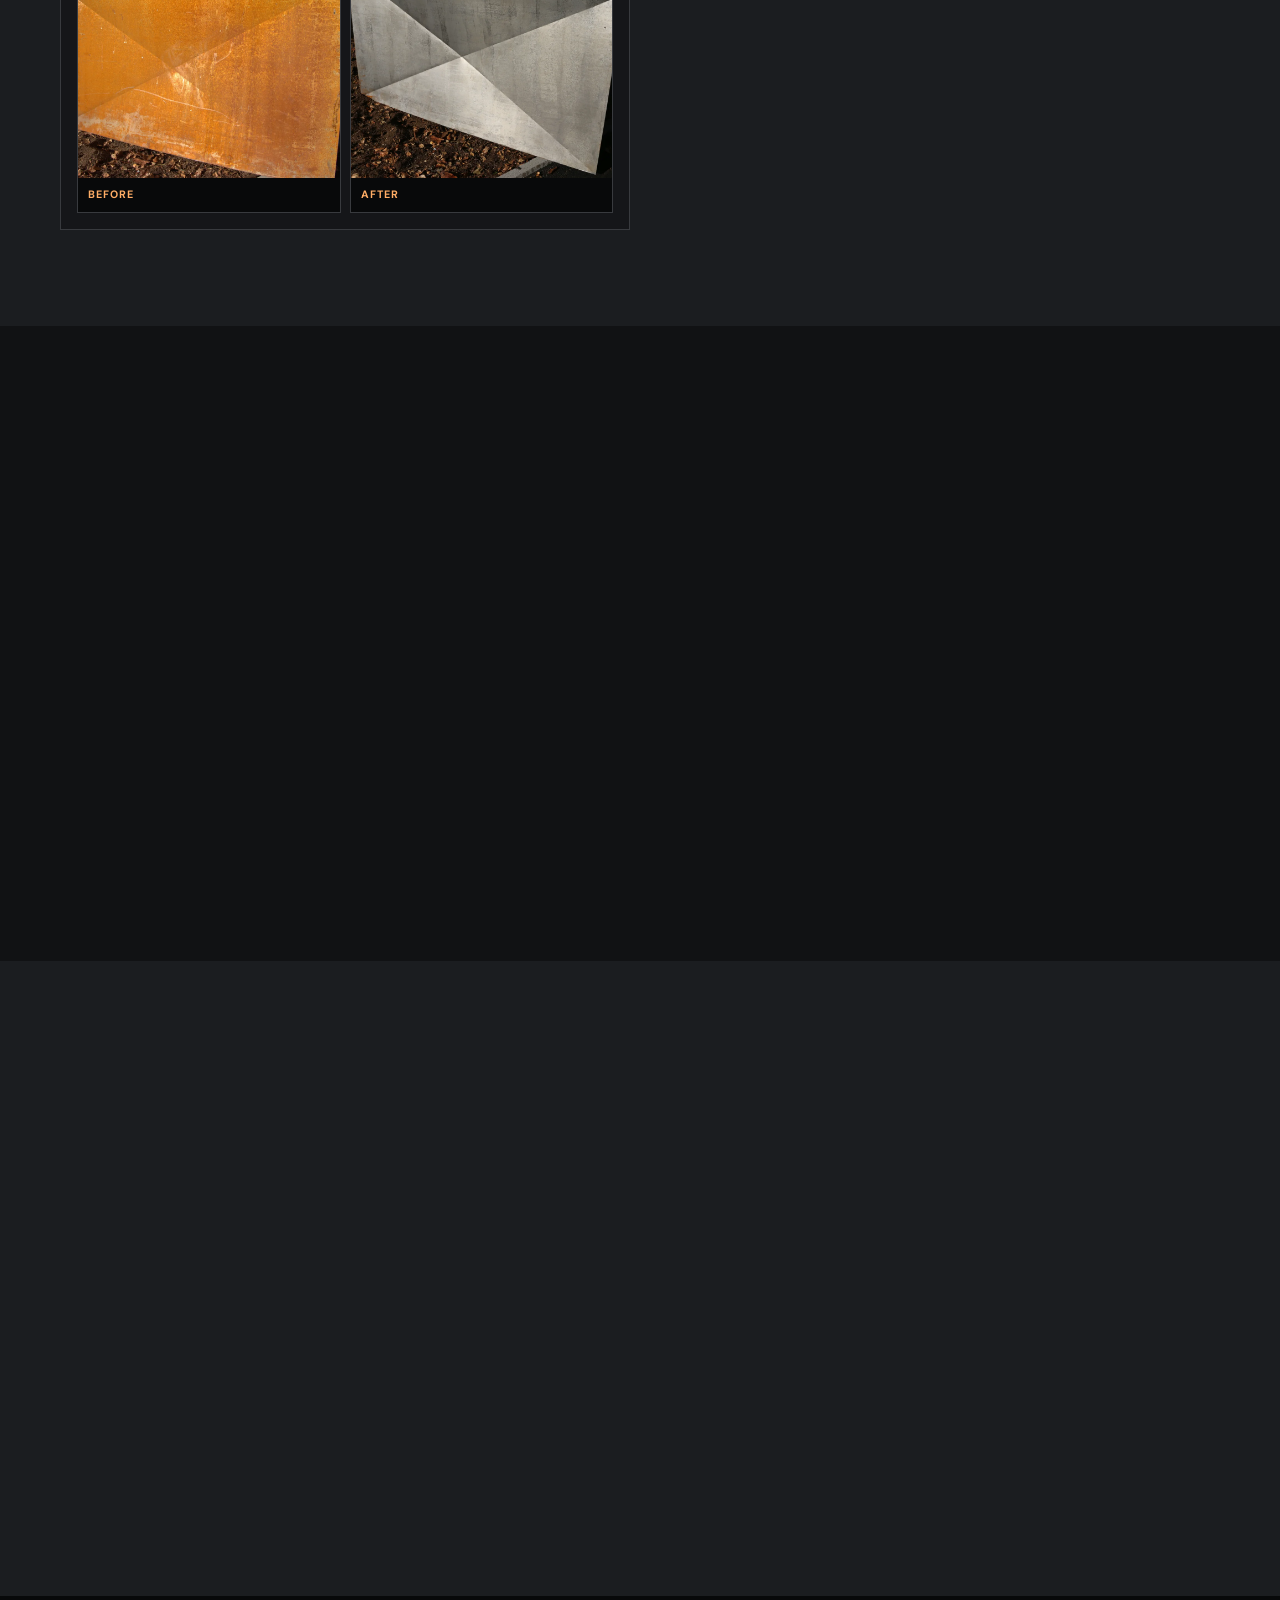
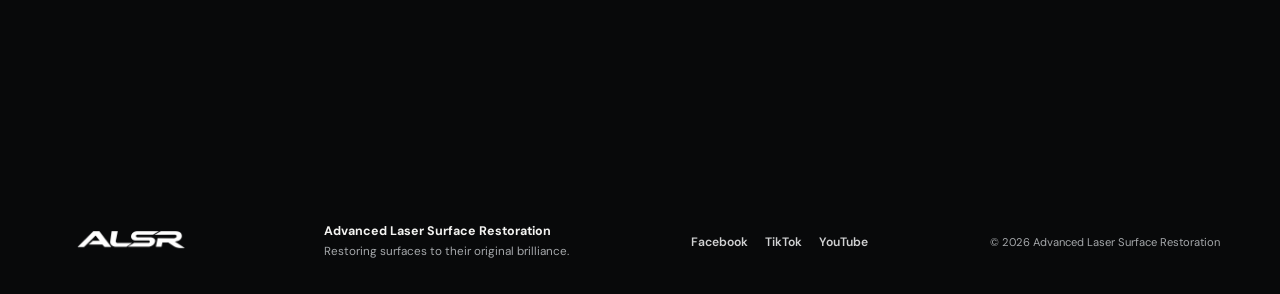
==== commit 3e64df08: "Add files via upload" ====
--- a/gallery.html
+++ b/gallery.html
@@ -12,6 +12,10 @@
     <meta name="theme-color" content="#111214" />
     <title>Laser Cleaning Project Gallery | ALSR</title>
     <link rel="canonical" href="https://www.alsr-sa.com/gallery.html" />
+    <link rel="icon" type="image/png" sizes="96x96" href="favicon/favicon-96x96.png" />
+    <link rel="icon" href="favicon/favicon.ico" sizes="any" />
+    <link rel="apple-touch-icon" sizes="180x180" href="favicon/apple-touch-icon.png" />
+    <link rel="manifest" href="favicon/site.webmanifest" />
     <link rel="preconnect" href="https://fonts.googleapis.com" />
     <link rel="preconnect" href="https://fonts.gstatic.com" crossorigin />
     <link href="https://fonts.googleapis.com/css2?family=DM+Sans:wght@400;500;600;700&family=Manrope:wght@500;600;700;800&display=swap" rel="stylesheet" />
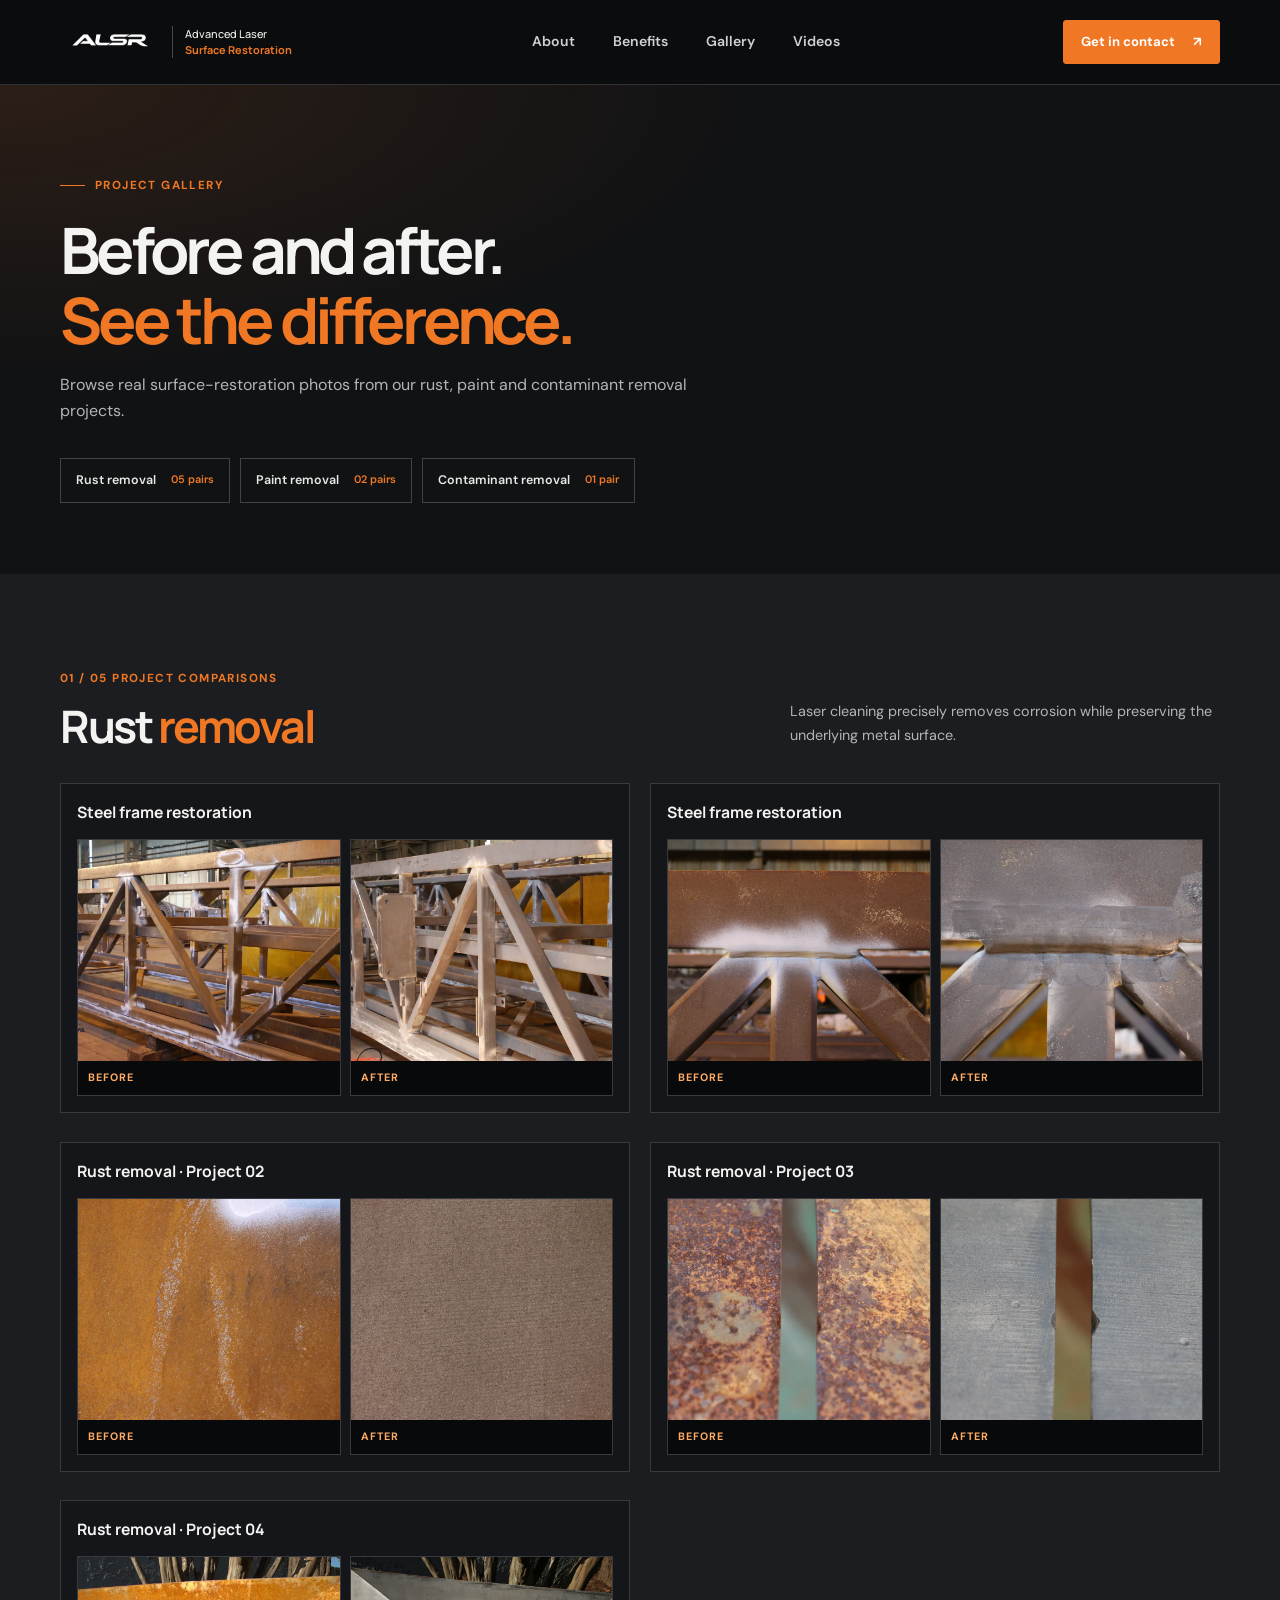
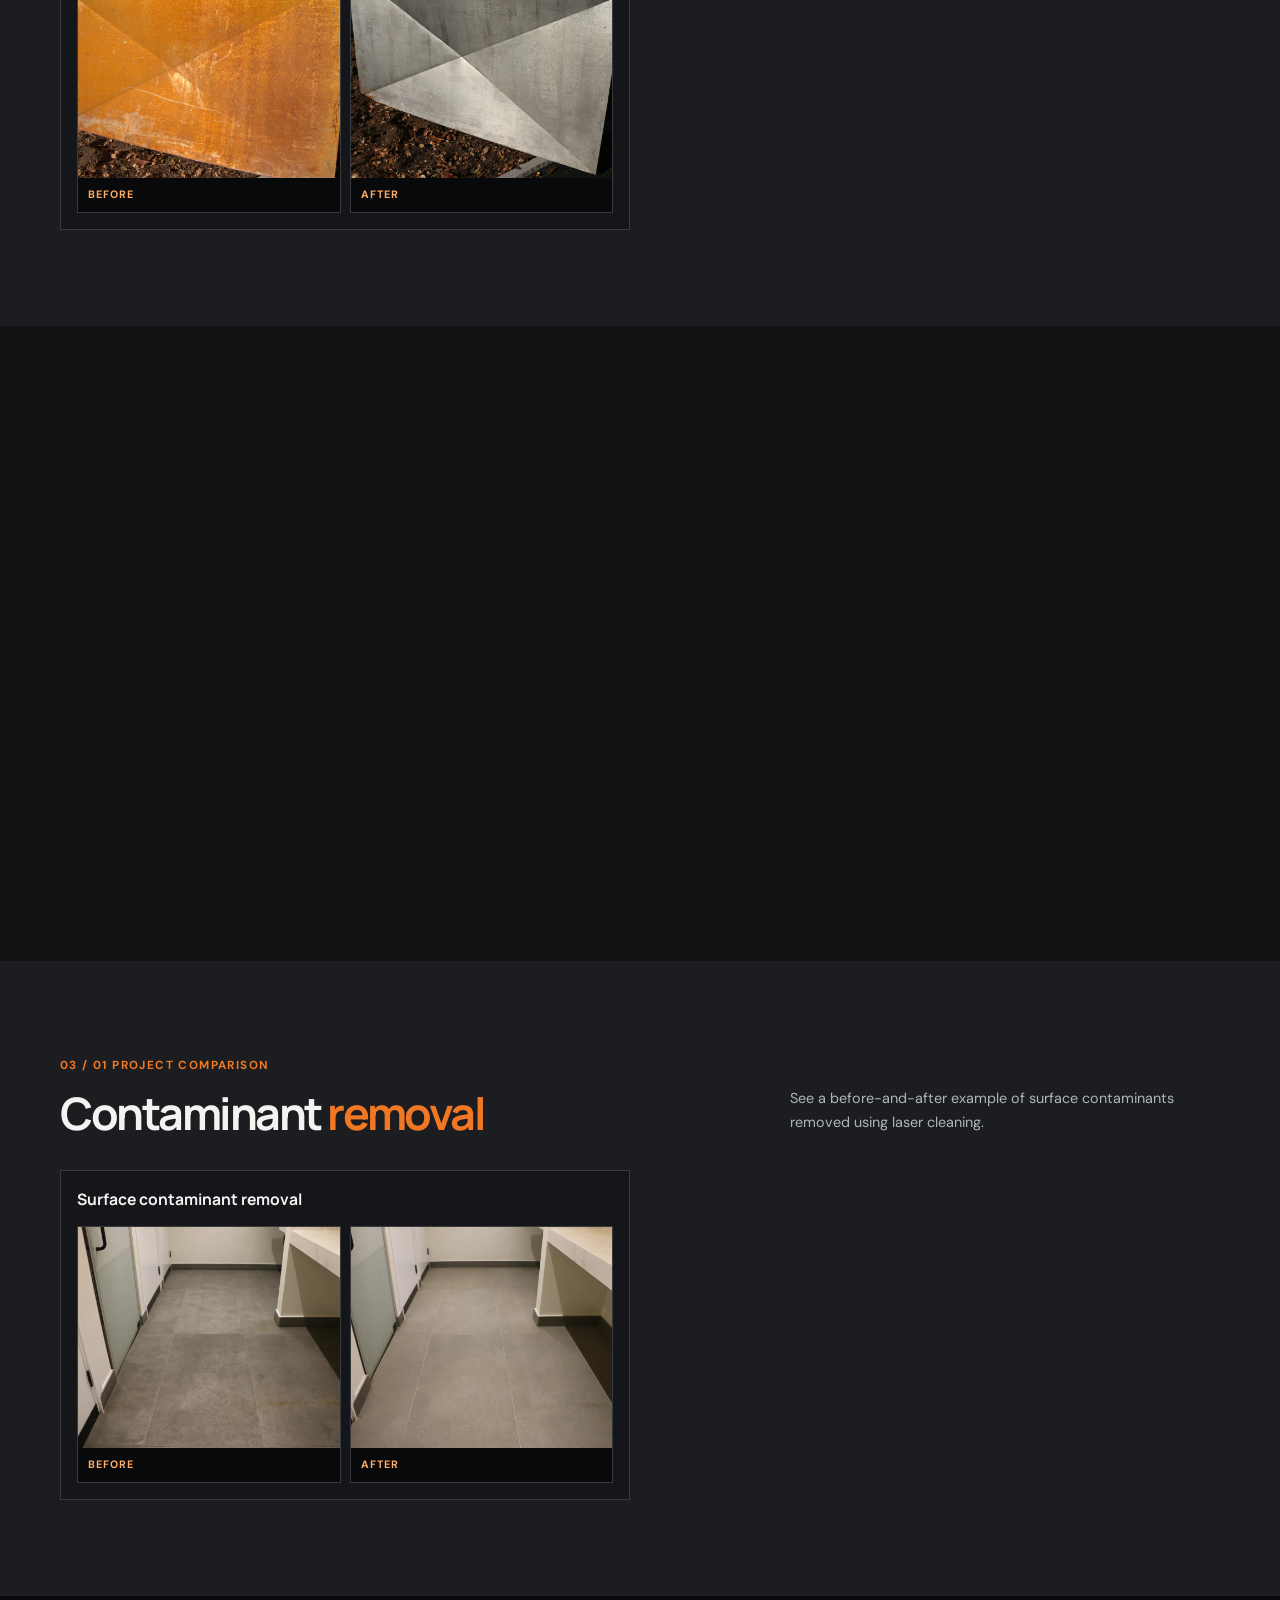
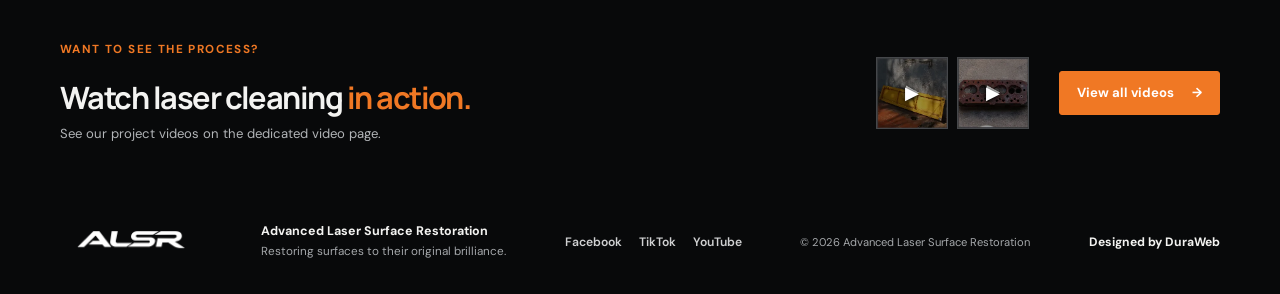
==== commit a24d194a: "Add files via upload" ====
--- a/gallery.html
+++ b/gallery.html
@@ -183,6 +183,7 @@
           <a href="https://youtube.com/@alsr-lazersa?si=rccTeD06vxPiSs9j" target="_blank" rel="noopener noreferrer">YouTube</a>
         </div>
         <span class="copyright">© 2026 Advanced Laser Surface Restoration</span>
+        <a class="designer-link" href="#">Designed by DuraWeb</a>
       </div>
     </footer>
   </body>
--- a/style.css
+++ b/style.css
@@ -712,6 +712,12 @@
   font-weight: 400;
 }
 
+.designer-link {
+  color: inherit;
+  font-size: 0.76rem;
+  font-weight: 700;
+}
+
 .social-links {
   display: flex;
   flex-wrap: wrap;
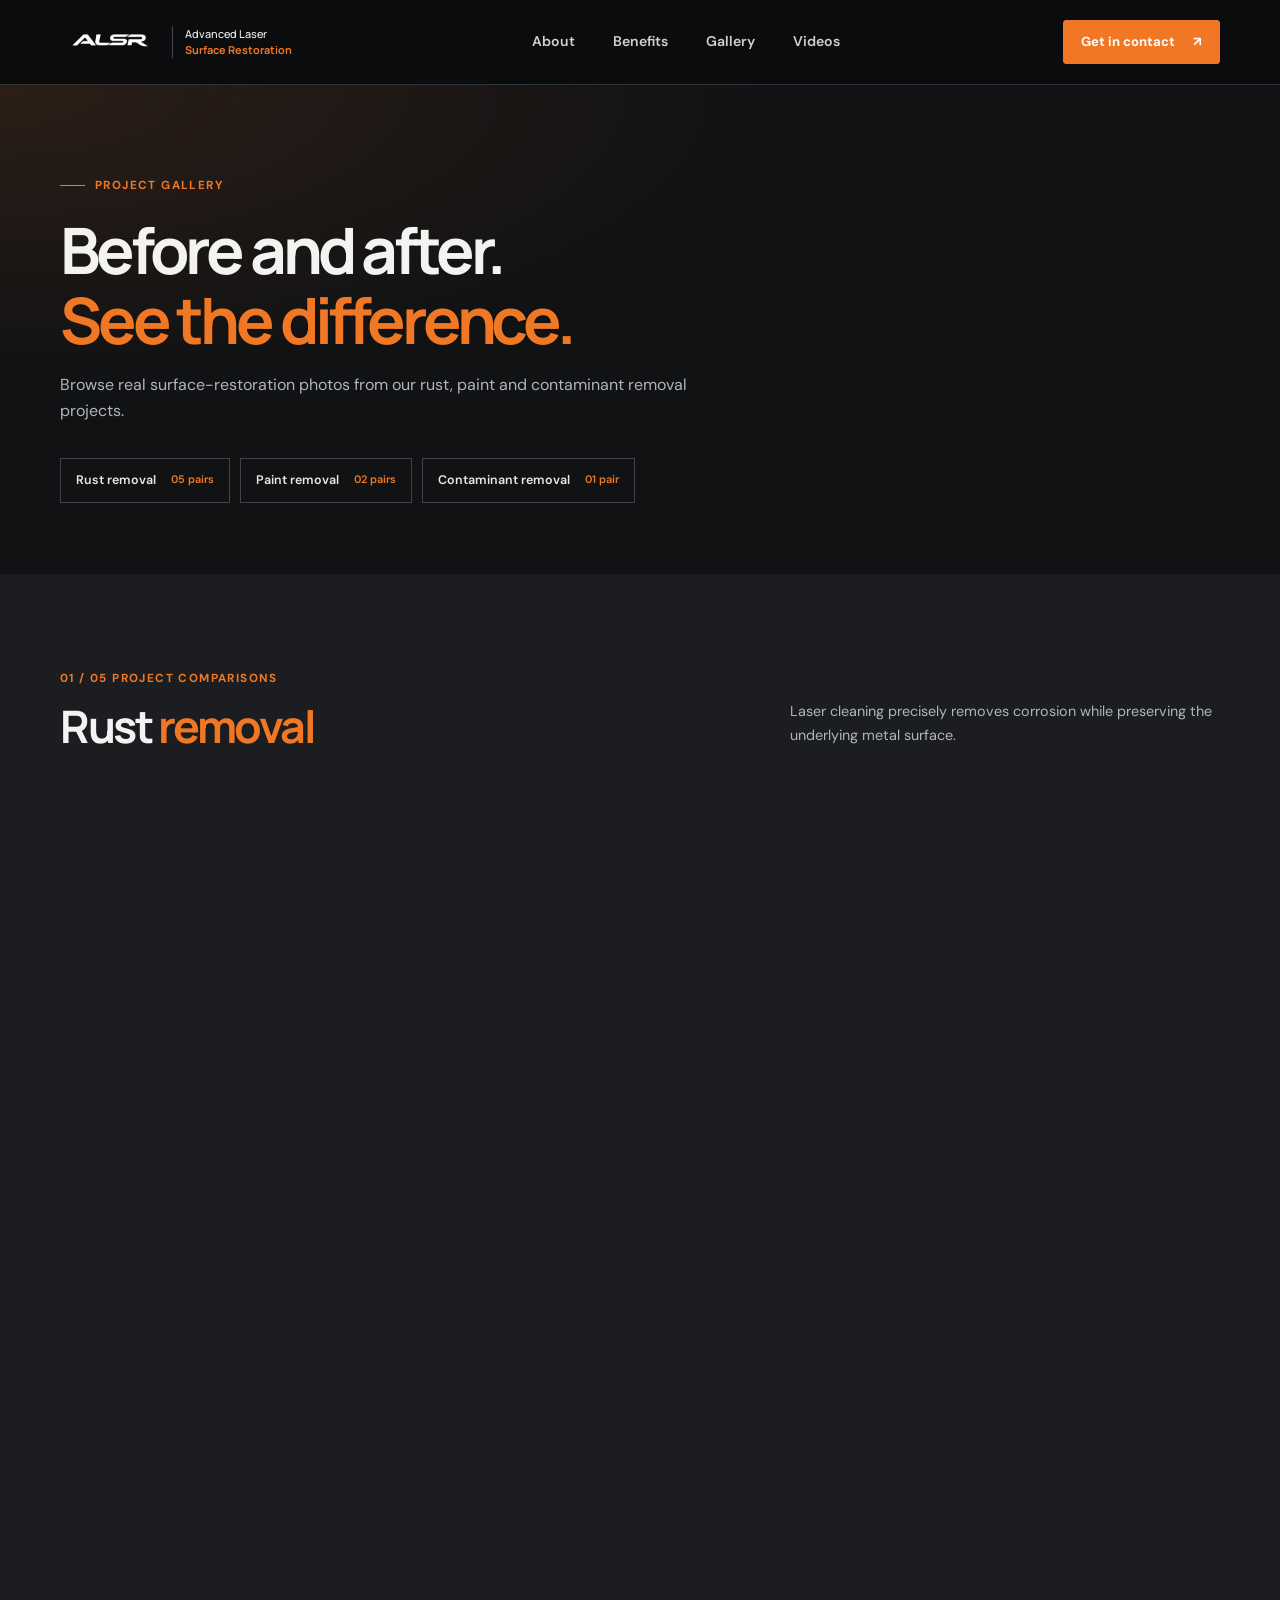
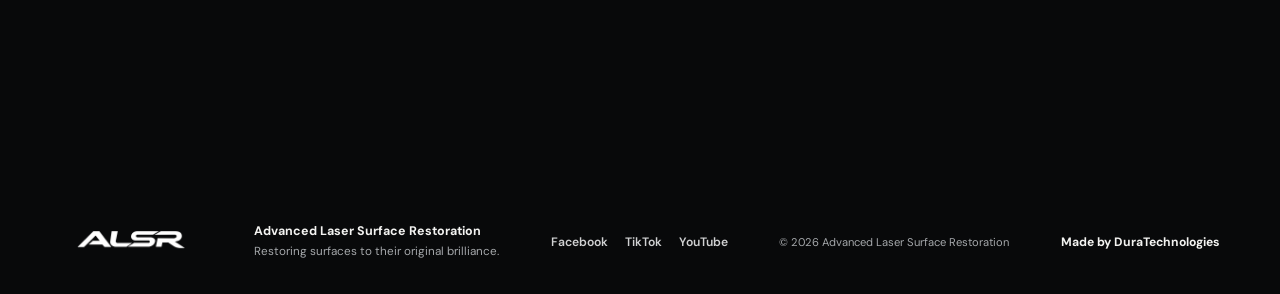
==== commit 6146ca8a: "Add files via upload" ====
--- a/gallery.html
+++ b/gallery.html
@@ -183,7 +183,7 @@
           <a href="https://youtube.com/@alsr-lazersa?si=rccTeD06vxPiSs9j" target="_blank" rel="noopener noreferrer">YouTube</a>
         </div>
         <span class="copyright">© 2026 Advanced Laser Surface Restoration</span>
-        <a class="designer-link" href="#">Designed by DuraWeb</a>
+        <a class="designer-link" href="https://duratechsoftware.com">Made by DuraTechnologies</a>
       </div>
     </footer>
   </body>
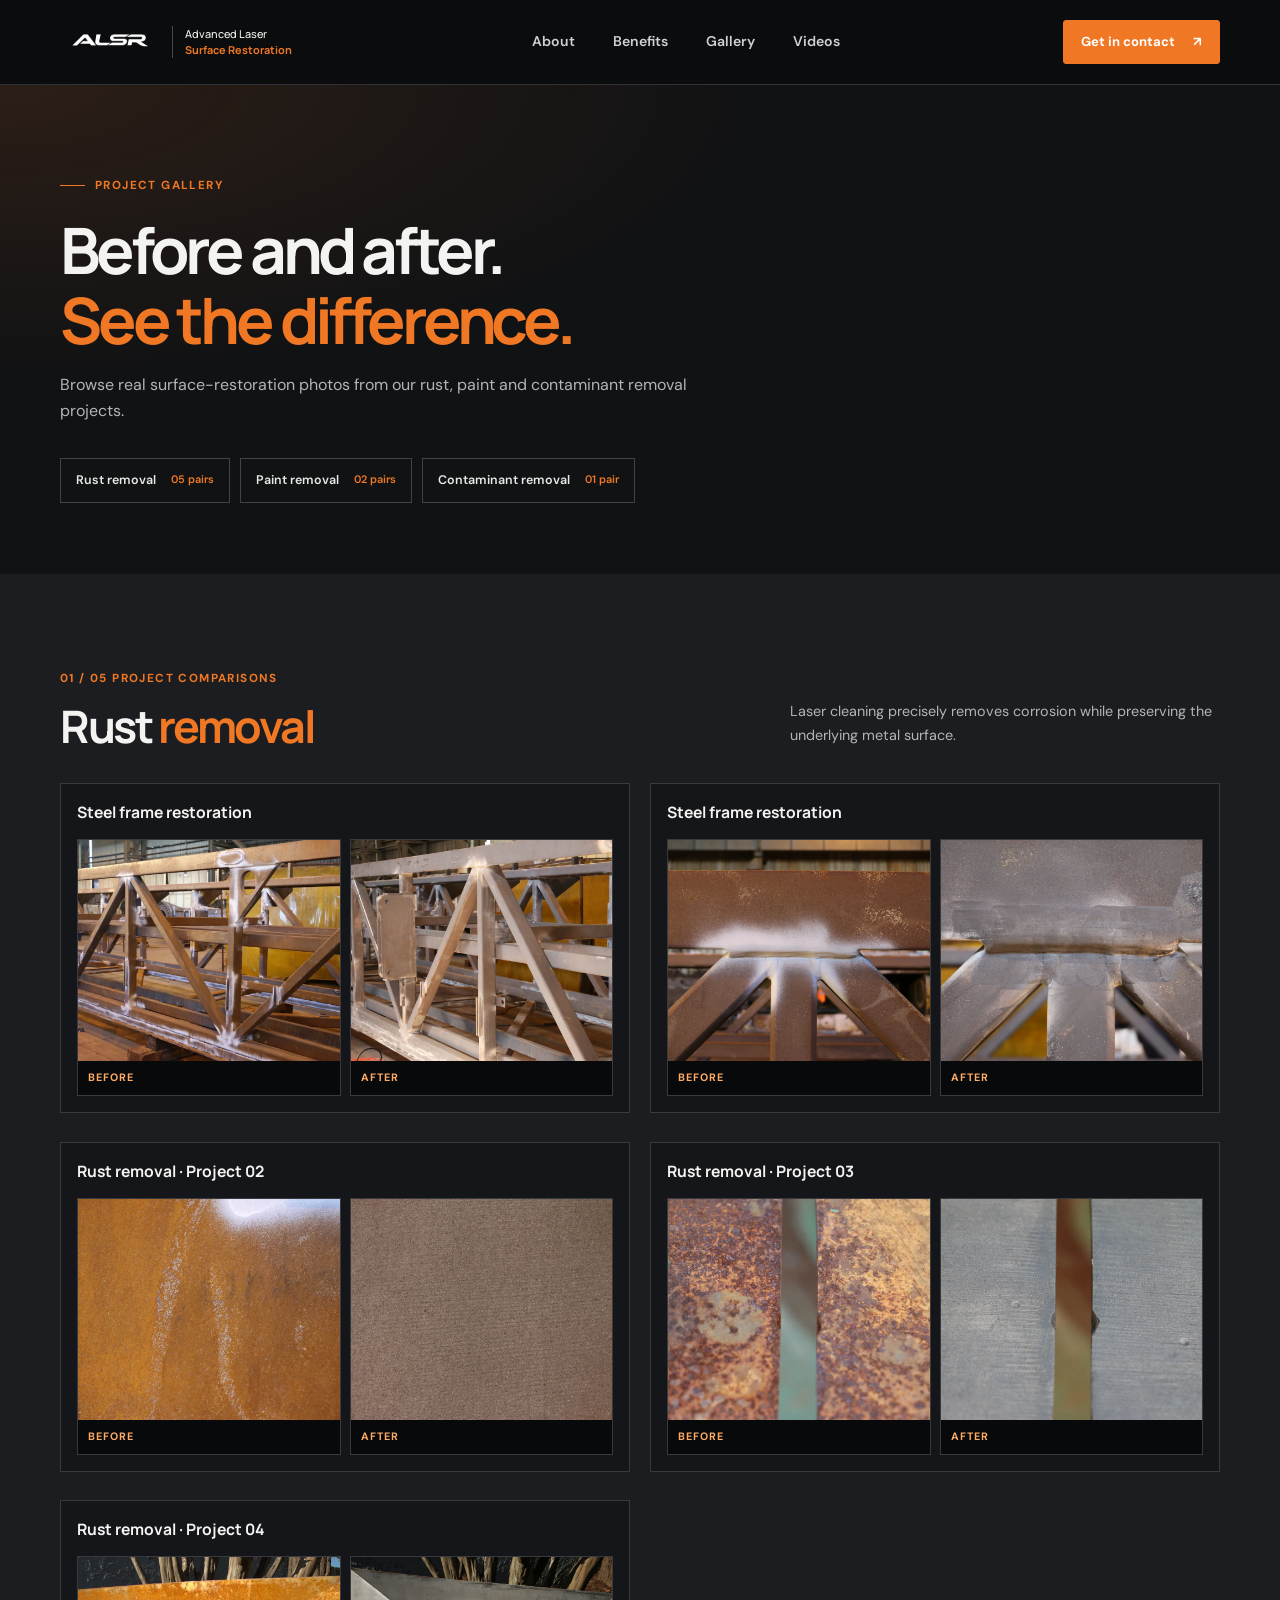
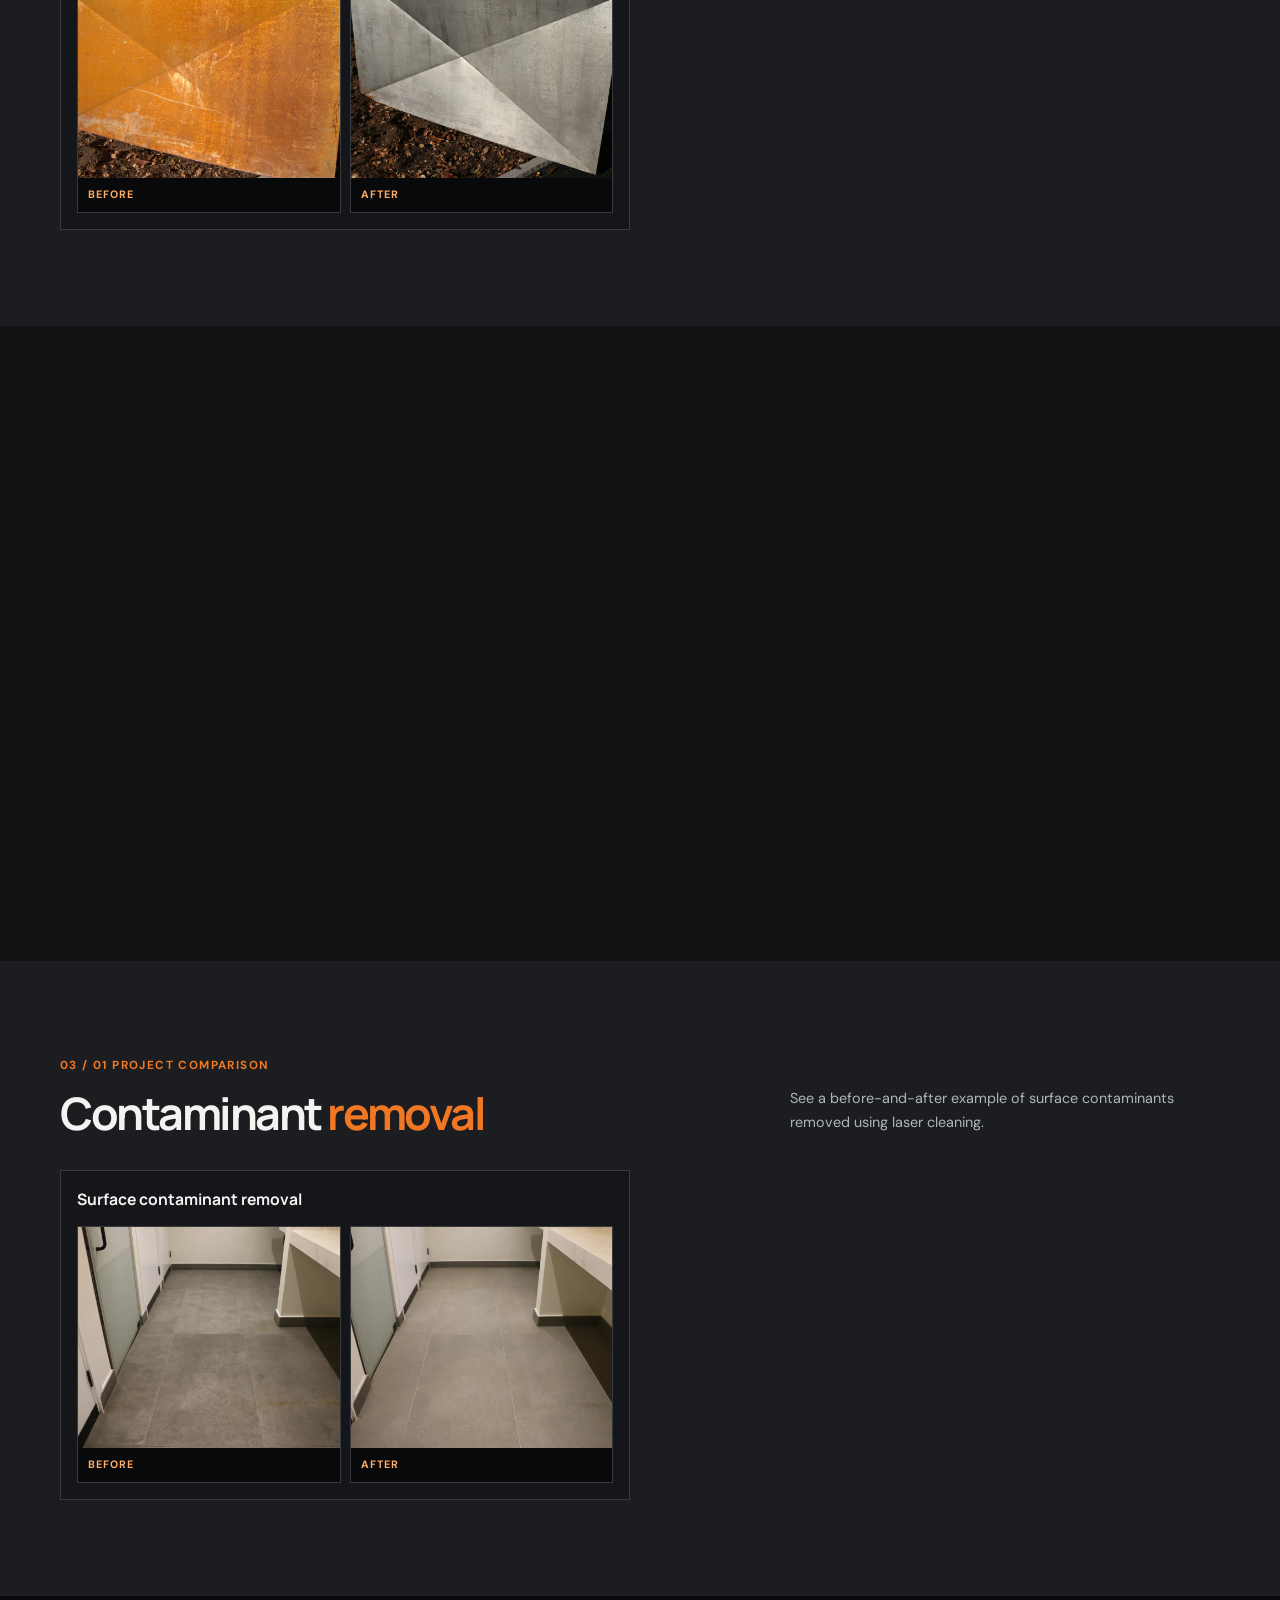
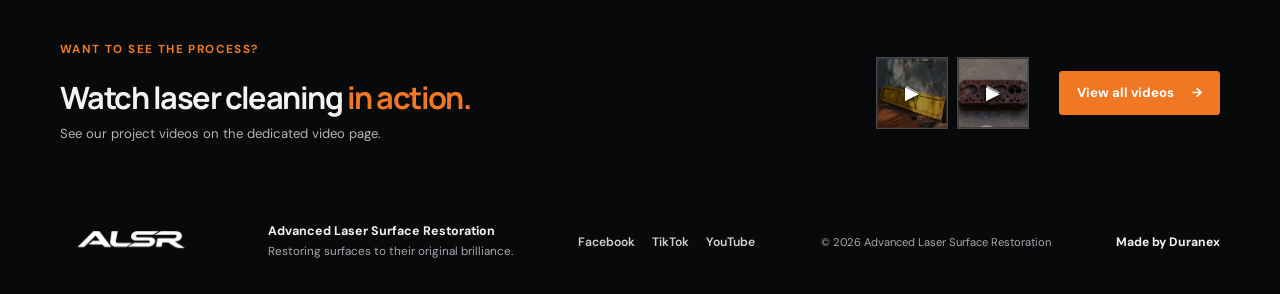
==== commit c1faf6ef: "Add files via upload" ====
--- a/gallery.html
+++ b/gallery.html
@@ -183,7 +183,7 @@
           <a href="https://youtube.com/@alsr-lazersa?si=rccTeD06vxPiSs9j" target="_blank" rel="noopener noreferrer">YouTube</a>
         </div>
         <span class="copyright">© 2026 Advanced Laser Surface Restoration</span>
-        <a class="designer-link" href="https://duratechsoftware.com">Made by DuraTechnologies</a>
+        <a class="designer-link" href="https://duranexsolutions.com">Made by Duranex</a>
       </div>
     </footer>
   </body>
